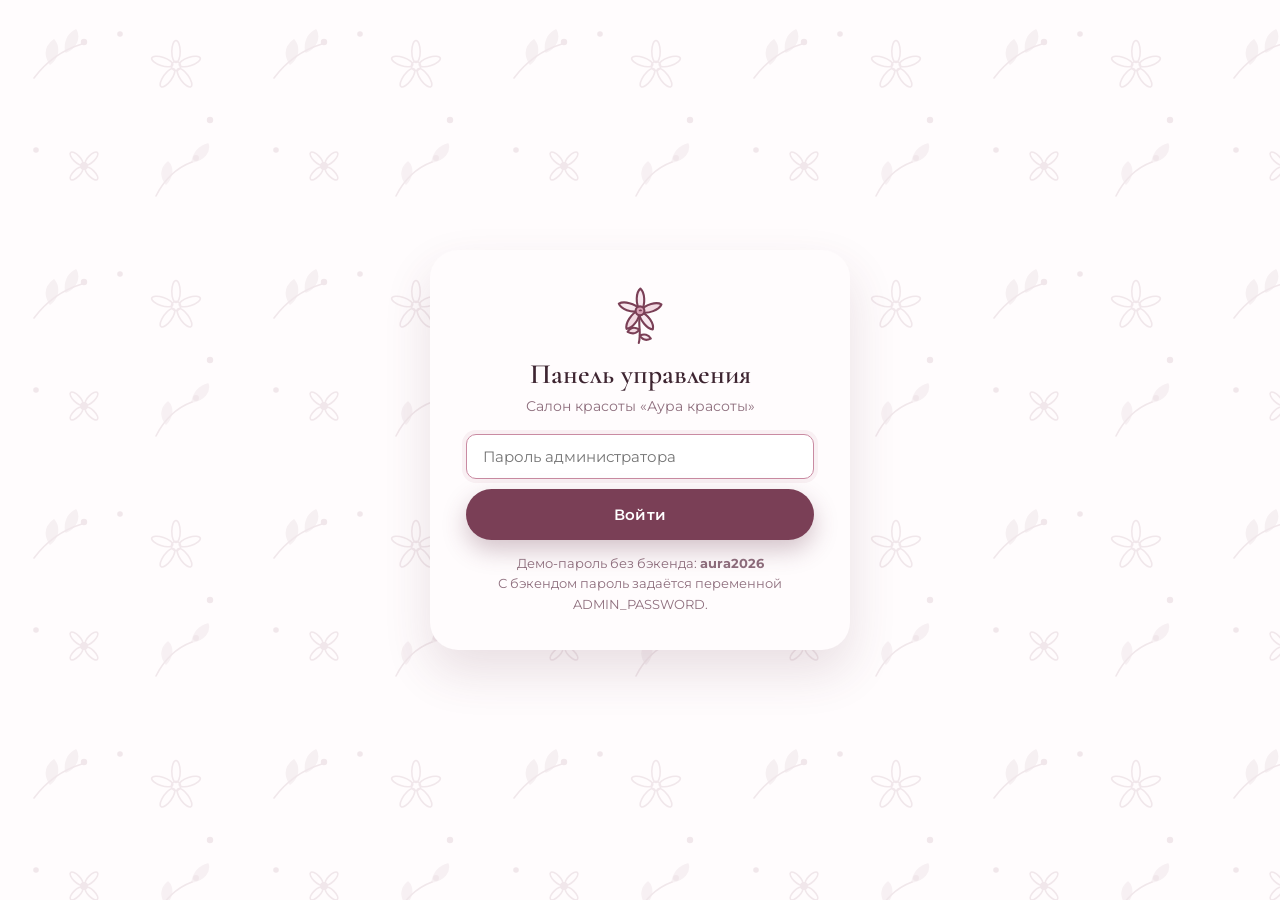
==== frontend/admin.html @ e2592d3a "Блок «Преимущества» — стеклянная панель: фоновый узор размывается под блоком и не мешает тексту" ====
<!DOCTYPE html>
<html lang="ru">
<head>
  <meta charset="UTF-8">
  <meta name="viewport" content="width=device-width, initial-scale=1.0">
  <title>Панель управления — Аура красоты</title>
  <meta name="robots" content="noindex, nofollow">
  <link rel="icon" type="image/svg+xml" href="assets/favicon.svg">
  <link rel="stylesheet" href="css/styles.css?v=10">
  <link rel="preconnect" href="https://fonts.googleapis.com">
  <link rel="preconnect" href="https://fonts.gstatic.com" crossorigin>
  <link rel="stylesheet" media="print" onload="this.media='all'"
        href="https://fonts.googleapis.com/css2?family=Cormorant+Garamond:ital,wght@0,500;0,600;0,700;1,500&family=Montserrat:wght@400;500;600;700&family=Caveat:wght@600;700&display=swap">
  <noscript>
    <link rel="stylesheet" href="https://fonts.googleapis.com/css2?family=Cormorant+Garamond:ital,wght@0,500;0,600;0,700;1,500&family=Montserrat:wght@400;500;600;700&family=Caveat:wght@600;700&display=swap">
  </noscript>
</head>
<body>

  <!-- ======= Экран входа ======= -->
  <div class="admin-login" id="loginScreen">
    <div class="modal" style="max-width:420px">
      <div class="center" style="margin-bottom:16px">
        <img src="assets/logo.svg" alt="" style="width:64px;height:64px;margin:0 auto 10px">
        <h3 style="margin-bottom:4px">Панель управления</h3>
        <p style="color:var(--text-muted);font-size:14px">Салон красоты «Аура красоты»</p>
      </div>
      <form id="loginForm" class="order-form">
        <input type="password" id="passwordInput" placeholder="Пароль администратора" required autofocus>
        <button type="submit" class="btn btn--primary" id="loginBtn">Войти</button>
      </form>
      <p class="admin-hint">Демо-пароль без бэкенда: <b>aura2026</b><br>С бэкендом пароль задаётся переменной ADMIN_PASSWORD.</p>
    </div>
  </div>

  <!-- ======= Панель ======= -->
  <div class="admin-shell" id="adminShell">
    <div class="admin-topbar">
      <div class="container admin-topbar__inner">
        <a class="logo" href="index.html">
          <img src="assets/logo.svg" alt="">
          <span class="logo__text" style="font-size:21px">Аура красоты<small>панель управления</small></span>
        </a>
        <span class="mode-badge mode-badge--local" id="modeBadge">…</span>
        <div style="margin-left:auto;display:flex;gap:10px">
          <button class="btn btn--soft btn--sm" id="refreshBtn">↻ Обновить</button>
          <a class="btn btn--ghost btn--sm" href="index.html" target="_blank">Открыть сайт</a>
          <button class="btn btn--danger btn--sm" id="logoutBtn">Выйти</button>
        </div>
      </div>
    </div>

    <main class="container" style="padding-bottom:80px">
      <div class="admin-tabs">
        <button class="admin-tab active" data-tab="products">🧴 Товары и цены</button>
        <button class="admin-tab" data-tab="status">🏷 Статусы по категориям</button>
        <button class="admin-tab" data-tab="categories">📁 Категории</button>
        <button class="admin-tab" data-tab="orders">🧾 Заказы</button>
      </div>

      <!-- ===== Товары и цены ===== -->
      <section class="admin-panel active" id="panel-products">
        <div class="admin-head-row">
          <h2>Товары <small id="productsCount" style="font-family:var(--font-sans);font-size:14px;color:var(--text-muted)"></small></h2>
          <div style="display:flex;gap:12px;align-items:center;flex-wrap:wrap">
            <select id="productFilter" class="chip" style="appearance:none"></select>
            <button class="btn btn--primary btn--sm" id="addProductBtn">+ Добавить товар</button>
          </div>
        </div>
        <table class="admin-table">
          <thead>
            <tr><th></th><th>Название</th><th>Категория</th><th>Цена</th><th>Статус</th><th style="text-align:right">Действия</th></tr>
          </thead>
          <tbody id="productsTbody"></tbody>
        </table>
      </section>

      <!-- ===== Статусы по категориям ===== -->
      <section class="admin-panel" id="panel-status">
        <div class="admin-head-row">
          <h2>Статусы товаров</h2>
          <p style="color:var(--text-muted);font-size:14px">Скройте товар на время, отредактируйте или удалите его</p>
        </div>
        <div id="statusBoard"></div>
      </section>

      <!-- ===== Категории ===== -->
      <section class="admin-panel" id="panel-categories">
        <div class="admin-head-row">
          <h2>Категории каталога</h2>
          <button class="btn btn--primary btn--sm" id="addCategoryBtn">+ Добавить категорию</button>
        </div>
        <table class="admin-table">
          <thead>
            <tr><th>Название</th><th>Идентификатор</th><th>Товаров</th><th style="text-align:right">Действия</th></tr>
          </thead>
          <tbody id="categoriesTbody"></tbody>
        </table>
      </section>

      <!-- ===== Заказы ===== -->
      <section class="admin-panel" id="panel-orders">
        <div class="admin-head-row">
          <h2>Заказы <small id="ordersCount" style="font-family:var(--font-sans);font-size:14px;color:var(--text-muted)"></small></h2>
          <select id="orderFilter" class="chip" style="appearance:none">
            <option value="all">Все заказы</option>
            <option value="new">Только новые</option>
            <option value="delivered">Доставленные</option>
          </select>
        </div>
        <div id="ordersList"></div>
      </section>
    </main>
  </div>

  <!-- ======= Модалка товара ======= -->
  <div class="modal-overlay" id="productModal">
    <div class="modal" style="max-width:640px">
      <button class="modal__close" id="productModalClose" aria-label="Закрыть">✕</button>
      <h3 id="productModalTitle">Новый товар</h3>
      <form id="productForm">
        <input type="hidden" id="productId">
        <div class="form-grid">
          <div class="field full">
            <label for="productName">Название *</label>
            <input type="text" id="productName" required placeholder="Шампунь «Роза и шёлк»">
          </div>
          <div class="field">
            <label for="productCategory">Категория</label>
            <select id="productCategory"></select>
          </div>
          <div class="field">
            <label for="productSort">Порядок показа</label>
            <input type="number" id="productSort" value="0" min="0">
          </div>
          <div class="field">
            <label for="productPrice">Цена, ₽ *</label>
            <input type="number" id="productPrice" required min="0" step="10" placeholder="790">
          </div>
          <div class="field">
            <label for="productDiscount">Скидка, %</label>
            <input type="number" id="productDiscount" value="0" min="0" max="99">
          </div>
          <div class="field full">
            <label for="productPhoto">Фото (ссылка или файл из набора сайта)</label>
            <input type="text" id="productPhoto" list="builtinPhotos" placeholder="assets/img/products/shampoo.svg">
            <datalist id="builtinPhotos">
              <option value="assets/img/products/shampoo.svg">шампунь</option>
              <option value="assets/img/products/balm.svg">бальзам</option>
              <option value="assets/img/products/mask.svg">маска</option>
              <option value="assets/img/products/oil.svg">масло</option>
              <option value="assets/img/products/spray.svg">спрей</option>
              <option value="assets/img/products/serum.svg">сыворотка</option>
              <option value="assets/img/products/tonic.svg">тоник</option>
              <option value="assets/img/products/keratin.svg">кератин</option>
              <option value="assets/img/products/comb.svg">расчёска</option>
              <option value="assets/img/products/clips.svg">заколки</option>
              <option value="assets/img/products/scrunchie.svg">резинки</option>
              <option value="assets/img/products/dryer.svg">фен</option>
              <option value="assets/img/products/iron.svg">утюжок</option>
              <option value="assets/img/products/curler.svg">плойка</option>
              <option value="assets/img/products/gift.svg">подарочный набор</option>
              <option value="assets/img/products/set.svg">набор в корзинке</option>
            </datalist>
            <div class="photo-preview" id="photoPreview">Здесь появится фото товара</div>
          </div>
          <div class="field full">
            <label for="productDesc">Описание</label>
            <textarea id="productDesc" rows="2" placeholder="Короткое описание для карточки"></textarea>
          </div>
          <div class="field full">
            <label class="check"><input type="checkbox" id="productActive" checked> Показывать в каталоге</label>
          </div>
        </div>
        <div style="display:flex;gap:12px;margin-top:18px">
          <button type="submit" class="btn btn--primary">Сохранить</button>
          <button type="button" class="btn btn--ghost" id="productCancel">Отмена</button>
        </div>
      </form>
    </div>
  </div>

  <script src="js/api.js?v=10"></script>
  <script src="js/main.js?v=10"></script>
  <script src="js/admin.js?v=10"></script>
</body>
</html>
---- frontend/css/styles.css ----
/* ============================================================
   АУРА КРАСОТЫ — дизайн-система
   Палитра: белый, нежно-розовый и его оттенки
   Шрифты (по подборке awwwards): Cormorant Garamond, Montserrat, Caveat
   Подключаются асинхронно в <head> каждой страницы (без блокировки загрузки),
   ниже — надёжные системные запасные варианты.
   ============================================================ */

:root {
  /* палитра — три цвета: тёплый белый · пыльная роза · глубокая слива */
  --white: #FFFFFF;
  --bg: #FFFCFD;
  --bg-soft: #FAF3F5;
  --pink-50: #F9F0F3;
  --pink-100: #F2DEE6;
  --pink-200: #E7C3D2;
  --pink-300: #D9A1B6;
  --rose: #C98BA2;
  --rose-deep: #7A3F56;
  --rose-dark: #612F44;
  --text: #3E2531;
  --text-muted: #8E6E7D;
  --border: rgba(122, 63, 86, 0.16);
  --border-soft: rgba(122, 63, 86, 0.10);

  /* типографика */
  --font-serif: 'Cormorant Garamond', 'Times New Roman', Georgia, serif;
  --font-sans: 'Montserrat', -apple-system, BlinkMacSystemFont, 'Segoe UI', Roboto, sans-serif;
  --font-cursive: 'Caveat', 'Segoe Script', cursive;

  /* геометрия */
  --container: 1200px;
  --radius-sm: 10px;
  --radius-md: 18px;
  --radius-lg: 28px;
  --radius-pill: 999px;
  --header-h: 76px;
  --shadow-card: 0 12px 32px rgba(97, 47, 68, 0.08);
  --shadow-hover: 0 22px 48px rgba(97, 47, 68, 0.14);
  --transition: all 0.3s cubic-bezier(0.25, 0.8, 0.25, 1);
}

* { margin: 0; padding: 0; box-sizing: border-box; }

html { scroll-behavior: smooth; }

body {
  font-family: var(--font-sans);
  font-size: 16px;
  line-height: 1.65;
  color: var(--text);
  background-color: var(--bg);
  background-image: url('../assets/img/decor/pattern.svg');
  background-size: 240px 240px;
  /* узор — единое фиксированное полотно за контентом */
  background-attachment: fixed;
  -webkit-font-smoothing: antialiased;
  overflow-x: hidden;
}

img { max-width: 100%; display: block; }
a { color: var(--rose-deep); text-decoration: none; transition: var(--transition); }
button { font-family: inherit; cursor: pointer; }
input, select, textarea { font-family: inherit; font-size: 15px; color: var(--text); }

.container { max-width: var(--container); margin: 0 auto; padding: 0 24px; }

/* ---------- Типографика ---------- */

h1, h2, h3 { font-family: var(--font-serif); font-weight: 600; line-height: 1.15; color: var(--text); }

.section { padding: 88px 0; position: relative; }
/* никаких заливок — единый фоновый узор проходит сквозь все секции */
.section--soft { background: transparent; }

.section-head { text-align: center; max-width: 640px; margin: 0 auto 52px; }
.section-head .eyebrow { margin-bottom: 10px; }
.section-head h2 { font-size: clamp(32px, 4.6vw, 46px); }
.section-head p { margin-top: 14px; color: var(--text-muted); font-size: 16px; }

.eyebrow {
  font-family: var(--font-cursive);
  font-size: 26px;
  color: var(--rose-deep);
  display: inline-block;
  transform: rotate(-2deg);
}

.title-accent { color: var(--rose-deep); font-style: italic; }

/* ---------- Кнопки ---------- */

.btn {
  display: inline-flex;
  align-items: center;
  justify-content: center;
  gap: 10px;
  padding: 15px 34px;
  border-radius: var(--radius-pill);
  border: 1.5px solid transparent;
  font-family: var(--font-sans);
  font-size: 15px;
  font-weight: 600;
  letter-spacing: 0.02em;
  transition: var(--transition);
  white-space: nowrap;
}

.btn--primary {
  position: relative;
  overflow: hidden;
  background: var(--rose-deep);
  color: var(--white);
  box-shadow: 0 10px 24px rgba(97, 47, 68, 0.28);
}
.btn--primary::after {
  content: '';
  position: absolute; top: 0; left: -130%;
  width: 55%; height: 100%;
  background: linear-gradient(100deg, transparent, rgba(255, 255, 255, 0.5), transparent);
  transform: skewX(-18deg);
  transition: left 0.65s ease;
  pointer-events: none;
}
.btn--primary:hover { transform: translateY(-2px); background: var(--rose-dark); box-shadow: 0 16px 34px rgba(97, 47, 68, 0.38); }
.btn--primary:hover::after { left: 140%; }

.btn--ghost {
  background: transparent;
  border-color: var(--rose-deep);
  color: var(--rose-deep);
}
.btn--ghost:hover { background: var(--pink-100); transform: translateY(-2px); }

.btn--soft { background: var(--pink-100); color: var(--rose-dark); }
.btn--soft:hover { background: var(--pink-200); }

.btn--sm { padding: 10px 22px; font-size: 14px; }
.btn--danger { background: #FBE3EC; color: #B24563; border-color: transparent; }
.btn--danger:hover { background: #F7CFDE; }

.btn:disabled { opacity: 0.55; cursor: not-allowed; transform: none !important; }

/* ---------- Шапка ---------- */

.header {
  position: sticky;
  top: 0;
  z-index: 100;
  height: var(--header-h);
  background: rgba(255, 251, 252, 0.86);
  backdrop-filter: blur(14px);
  -webkit-backdrop-filter: blur(14px);
  border-bottom: 1px solid var(--border-soft);
}

.header__inner { display: flex; align-items: center; gap: 32px; height: var(--header-h); }

.logo { display: flex; align-items: center; gap: 12px; }
.logo img { width: 44px; height: 44px; }
.logo__text { font-family: var(--font-serif); font-size: 26px; font-weight: 700; color: var(--text); line-height: 1; }
.logo__text small { display: block; font-family: var(--font-sans); font-size: 10px; font-weight: 600; letter-spacing: 0.32em; text-transform: uppercase; color: var(--rose-deep); margin-top: 3px; }

.nav { display: flex; align-items: center; gap: 26px; margin-left: auto; }
.nav a { color: var(--text); font-size: 15px; font-weight: 500; position: relative; padding: 6px 0; }
.nav a::after {
  content: '';
  position: absolute; left: 0; bottom: 0;
  width: 0; height: 2px; border-radius: 2px;
  background: var(--rose);
  transition: var(--transition);
}
.nav a:hover::after, .nav a.active::after { width: 100%; }
.nav a.active { color: var(--rose-deep); }

.header__actions { display: flex; align-items: center; gap: 14px; margin-left: 26px; }

.cart-btn {
  position: relative;
  display: inline-flex; align-items: center; justify-content: center;
  width: 46px; height: 46px;
  border-radius: 50%;
  border: 1.5px solid var(--border);
  background: var(--white);
  color: var(--rose-deep);
  transition: var(--transition);
}
.cart-btn:hover { background: var(--pink-100); transform: translateY(-1px); }
.cart-btn svg { width: 22px; height: 22px; }
.cart-btn__count {
  position: absolute; top: -4px; right: -4px;
  min-width: 20px; height: 20px; padding: 0 5px;
  border-radius: var(--radius-pill);
  background: var(--rose-deep); color: var(--white);
  font-size: 11px; font-weight: 700; line-height: 20px; text-align: center;
  display: none;
}
.cart-btn__count.visible { display: block; }

.burger { display: none; width: 46px; height: 46px; border-radius: 50%; border: 1.5px solid var(--border); background: var(--white); }
.burger span { display: block; width: 20px; height: 2px; background: var(--rose-deep); margin: 2.5px auto; border-radius: 2px; transition: var(--transition); }

/* мобильное меню */
.mobile-menu {
  display: none;
  position: fixed; inset: var(--header-h) 0 auto 0;
  background: rgba(255, 255, 255, 0.9);
  -webkit-backdrop-filter: blur(12px);
  backdrop-filter: blur(12px);
  border-bottom: 1px solid var(--border-soft);
  padding: 18px 24px 26px;
  flex-direction: column; gap: 4px;
  box-shadow: var(--shadow-card);
  z-index: 99;
}
.mobile-menu.open { display: flex; }
.mobile-menu a { padding: 12px 6px; color: var(--text); font-weight: 500; border-bottom: 1px dashed var(--border-soft); }
.mobile-menu a:last-child { border-bottom: none; }

/* ---------- Hero ---------- */

.hero { position: relative; padding: 72px 0 96px; overflow: hidden; }

.hero__decor-sprig {
  position: absolute;
  width: 420px; height: 420px;
  opacity: 0.75;
  pointer-events: none;
}
.hero__decor-sprig--left { left: -130px; top: -40px; transform: rotate(-14deg); }
.hero__decor-sprig--right { right: -170px; bottom: 40px; transform: rotate(165deg); }

.hero__blob {
  position: absolute;
  width: 640px; height: 640px;
  border-radius: 50%;
  background: radial-gradient(circle at 35% 35%, var(--pink-100) 0%, rgba(251, 227, 236, 0.25) 60%, transparent 72%);
  right: -120px; top: -160px;
  pointer-events: none;
}

.hero__inner { display: grid; grid-template-columns: 1.05fr 0.95fr; gap: 56px; align-items: center; position: relative; }

.hero__hello { font-family: var(--font-cursive); font-size: 30px; color: var(--rose-deep); transform: rotate(-2deg); display: inline-block; margin-bottom: 14px; }

.hero h1 { font-size: clamp(42px, 6vw, 68px); font-weight: 600; }
.hero h1 em { font-style: italic; color: var(--rose-deep); }

.hero__slogan { margin-top: 22px; font-size: 18px; color: var(--text-muted); max-width: 480px; }

.hero__cta { display: flex; flex-wrap: wrap; gap: 16px; margin-top: 36px; }

.hero__stats { display: flex; gap: 40px; margin-top: 44px; }
.hero__stat b { display: block; font-family: var(--font-serif); font-size: 34px; color: var(--rose-deep); line-height: 1; }
.hero__stat span { font-size: 13px; color: var(--text-muted); }

/* карточка-фото в hero */
.hero__photo { position: relative; }
.hero__photo-main {
  border-radius: 200px 200px var(--radius-lg) var(--radius-lg);
  overflow: hidden;
  border: 6px solid var(--white);
  box-shadow: var(--shadow-hover);
  aspect-ratio: 4 / 5;
}
.hero__photo-main img { width: 100%; height: 100%; object-fit: cover; }

.hero__float {
  position: absolute;
  background: var(--white);
  border-radius: var(--radius-md);
  box-shadow: var(--shadow-card);
  padding: 14px 20px;
  display: flex; align-items: center; gap: 12px;
  animation: float 5s ease-in-out infinite;
}
.hero__float--rating { left: -34px; bottom: 54px; }
.hero__float--hours { right: -18px; top: 40px; animation-delay: 1.6s; }
.hero__float b { font-family: var(--font-serif); font-size: 22px; color: var(--rose-deep); display: block; line-height: 1.1; }
.hero__float span { font-size: 12px; color: var(--text-muted); }
.hero__float .ico { width: 38px; height: 38px; border-radius: 50%; background: var(--pink-100); display: flex; align-items: center; justify-content: center; flex-shrink: 0; }
.hero__float .ico img { width: 20px; height: 20px; }

@keyframes float {
  0%, 100% { transform: translateY(0); }
  50% { transform: translateY(-10px); }
}

/* ---------- Анимации появления и движения ---------- */

/* каскадный выход hero при загрузке */
@keyframes heroUp { from { opacity: 0; transform: translateY(30px); } }
@keyframes heroPhoto { from { opacity: 0; transform: translateY(36px) scale(0.965); } }
.hero__hello { animation: heroUp 0.9s 0.05s cubic-bezier(0.22, 0.9, 0.3, 1) backwards; }
.hero h1 { animation: heroUp 0.9s 0.18s cubic-bezier(0.22, 0.9, 0.3, 1) backwards; }
.hero__slogan { animation: heroUp 0.9s 0.3s cubic-bezier(0.22, 0.9, 0.3, 1) backwards; }
.hero__cta { animation: heroUp 0.9s 0.42s cubic-bezier(0.22, 0.9, 0.3, 1) backwards; }
.hero__stats { animation: heroUp 0.9s 0.54s cubic-bezier(0.22, 0.9, 0.3, 1) backwards; }
.hero__photo { animation: heroPhoto 1.1s 0.25s cubic-bezier(0.22, 0.9, 0.3, 1) backwards; }

/* ветки цветов мягко покачиваются */
.hero__decor-sprig--left { animation: swayLeft 10s ease-in-out infinite; }
.hero__decor-sprig--right { animation: swayRight 12s ease-in-out infinite; }
@keyframes swayLeft {
  0%, 100% { transform: rotate(-14deg); }
  50% { transform: rotate(-9deg); }
}
@keyframes swayRight {
  0%, 100% { transform: rotate(165deg); }
  50% { transform: rotate(170deg); }
}

/* появление секций при прокрутке (animation — не мешает hover-переходам) */
.reveal { opacity: 0; }
.reveal.visible { opacity: 1; animation: revealUp 0.9s cubic-bezier(0.22, 0.9, 0.3, 1) backwards; }
@keyframes revealUp { from { opacity: 0; transform: translateY(30px); } }

/* лёгкий зум фото работ и салона при наведении */
.work-card img { transition: transform 1.4s cubic-bezier(0.22, 0.9, 0.3, 1); }
.work-card:hover img { transform: scale(1.08); }

/* «кен барнс» — медленное увеличение фото в hero */
.hero__photo-main img { transition: transform 7s ease; }
.hero__photo:hover .hero__photo-main img { transform: scale(1.07); }

/* преимущества: иконки подпрыгивают */
.benefit img { transition: transform 0.5s cubic-bezier(0.34, 1.56, 0.64, 1); }
.benefit:hover img { transform: translateY(-7px) scale(1.12); }

/* логотип крутится при наведении */
.logo img { transition: transform 0.6s cubic-bezier(0.34, 1.56, 0.64, 1); }
.logo:hover img { transform: rotate(12deg) scale(1.1); }

/* шапка при прокрутке отбрасывает тень */
.header { transition: box-shadow 0.4s ease, background 0.4s ease; }
.header.scrolled { box-shadow: 0 10px 32px rgba(97, 47, 68, 0.10); }

/* цветочек на экране успеха «дышит» */
@keyframes successPulse { 50% { transform: scale(1.14) rotate(5deg); } }
.success-icon { animation: successPulse 1.8s ease-in-out infinite; }

/* уважение к настройке «уменьшить движение» */
@media (prefers-reduced-motion: reduce) {
  *, *::before, *::after {
    animation-duration: 0.001ms !important;
    animation-iteration-count: 1 !important;
    transition-duration: 0.001ms !important;
    scroll-behavior: auto !important;
  }
}

/* ---------- Услуги по волосам ---------- */

.services-grid { display: grid; grid-template-columns: repeat(3, 1fr); gap: 26px; counter-reset: svc; }

.service-card {
  counter-increment: svc;
  background: linear-gradient(165deg,
    rgba(255, 255, 255, 0.82) 0%,
    rgba(255, 248, 251, 0.7) 55%,
    rgba(251, 233, 241, 0.62) 100%);
  -webkit-backdrop-filter: blur(9px);
  backdrop-filter: blur(9px);
  border: 1px solid var(--border-soft);
  border-radius: 26px;
  padding: 38px 30px 30px;
  transition: transform 0.5s cubic-bezier(0.22, 0.9, 0.32, 1.35), box-shadow 0.5s ease, border-color 0.5s ease;
  position: relative;
  overflow: hidden;
}
/* номер карточки — 01, 02, … */
.service-card::before {
  content: counter(svc, decimal-leading-zero);
  position: absolute; top: 16px; right: 24px;
  font-family: var(--font-serif);
  font-size: 46px; font-weight: 600;
  color: var(--rose);
  opacity: 0.30;
  line-height: 1;
  transition: opacity 0.5s ease, transform 0.5s ease;
}
/* цветок-водяной знак в углу */
.service-card::after {
  content: '';
  position: absolute; left: -26px; bottom: -36px;
  width: 138px; height: 138px;
  background: url('../assets/logo.svg') center/contain no-repeat;
  opacity: 0.09;
  transform: rotate(-12deg);
  transition: transform 0.7s cubic-bezier(0.22, 0.9, 0.3, 1), opacity 0.7s ease;
  pointer-events: none;
}
.service-card:hover {
  transform: translateY(-10px);
  box-shadow: 0 26px 54px rgba(97, 47, 68, 0.16);
  border-color: rgba(201, 139, 162, 0.45);
}
.service-card:hover::before { opacity: 0.55; transform: translateY(-3px); }
.service-card:hover::after { transform: rotate(6deg) scale(1.16); opacity: 0.16; }

.service-card__ico {
  position: relative;
  width: 66px; height: 66px;
  border-radius: 22px;
  background: linear-gradient(140deg, #F9E3EC, #EFCBDA);
  box-shadow: inset 0 0 0 1px rgba(122, 63, 86, 0.08), 0 10px 20px rgba(122, 63, 86, 0.14);
  display: flex; align-items: center; justify-content: center;
  margin-bottom: 22px;
  transition: transform 0.55s cubic-bezier(0.34, 1.56, 0.64, 1), box-shadow 0.5s ease;
}
.service-card:hover .service-card__ico {
  transform: scale(1.14) rotate(-7deg);
  box-shadow: inset 0 0 0 1px rgba(122, 63, 86, 0.08), 0 16px 30px rgba(122, 63, 86, 0.22);
}
.service-card__ico img { width: 33px; height: 33px; transition: transform 0.55s cubic-bezier(0.34, 1.56, 0.64, 1); }
.service-card:hover .service-card__ico img { transform: rotate(7deg); }
.service-card h3 { font-size: 24px; margin-bottom: 10px; position: relative; }
.service-card p { font-size: 14.5px; color: var(--text-muted); position: relative; min-height: 66px; }
.service-card__price {
  position: relative;
  display: inline-block;
  margin-top: 18px;
  padding: 9px 20px;
  border-radius: var(--radius-pill);
  background: var(--rose-deep);
  color: var(--white);
  font-weight: 700; font-size: 14.5px;
  box-shadow: 0 10px 20px rgba(122, 63, 86, 0.24);
  transition: transform 0.5s cubic-bezier(0.34, 1.56, 0.64, 1), box-shadow 0.5s ease, background 0.4s ease;
}
.service-card:hover .service-card__price {
  transform: translateY(-3px) scale(1.05);
  box-shadow: 0 16px 28px rgba(122, 63, 86, 0.32);
  background: var(--rose-dark);
}

/* ---------- Преимущества ---------- */

/* стеклянная панель: фоновый узор под блоком размыт и не мешает тексту */
.benefits {
  display: grid;
  grid-template-columns: repeat(4, 1fr);
  gap: 22px;
  background: rgba(255, 255, 255, 0.68);
  -webkit-backdrop-filter: blur(10px);
  backdrop-filter: blur(10px);
  border: 1px solid var(--border-soft);
  border-radius: 28px;
  box-shadow: var(--shadow-card);
  padding: 42px 36px;
}
.benefit { text-align: center; padding: 10px 14px; }
.benefit img { width: 44px; height: 44px; margin: 0 auto 14px; opacity: 0.9; }
.benefit b { display: block; font-family: var(--font-serif); font-size: 21px; margin-bottom: 4px; }
.benefit span { font-size: 13.5px; color: var(--text-muted); }

/* ---------- Наши работы ---------- */

.works-grid { display: grid; grid-template-columns: repeat(3, 1fr); gap: 24px; }
.work-card {
  border-radius: var(--radius-lg);
  overflow: hidden;
  position: relative;
  aspect-ratio: 3 / 4;
  box-shadow: var(--shadow-card);
  transition: var(--transition);
}
.work-card:hover { transform: translateY(-6px); box-shadow: var(--shadow-hover); }
.work-card img { width: 100%; height: 100%; object-fit: cover; }
.work-card figcaption {
  position: absolute; left: 14px; right: 14px; bottom: 14px;
  background: rgba(255, 251, 252, 0.92);
  backdrop-filter: blur(6px);
  border-radius: var(--radius-sm);
  padding: 12px 16px;
  font-size: 14px; font-weight: 600; color: var(--text);
}

/* ---------- Каталог-тизер на главной ---------- */

.teaser-grid { display: grid; grid-template-columns: repeat(3, 1fr); gap: 26px; margin-bottom: 40px; }

.product-card {
  background: var(--white);
  border: 1px solid var(--border-soft);
  border-radius: var(--radius-lg);
  overflow: hidden;
  display: flex; flex-direction: column;
  transition: var(--transition);
}
.product-card:hover { transform: translateY(-6px); box-shadow: var(--shadow-hover); }

.product-card__photo { position: relative; background: var(--pink-50); aspect-ratio: 1 / 1; }
.product-card__photo img { width: 100%; height: 100%; object-fit: cover; }

.product-card__discount {
  position: absolute; top: 14px; left: 14px;
  background: var(--rose-deep); color: var(--white);
  font-size: 13px; font-weight: 700;
  padding: 5px 12px; border-radius: var(--radius-pill);
}
.product-card__hidden {
  position: absolute; top: 14px; right: 14px;
  background: rgba(67, 51, 59, 0.72); color: var(--white);
  font-size: 12px; font-weight: 600;
  padding: 5px 12px; border-radius: var(--radius-pill);
}

.product-card__body { padding: 20px 22px 24px; display: flex; flex-direction: column; flex: 1; }
.product-card__cat { font-size: 12px; font-weight: 600; letter-spacing: 0.08em; text-transform: uppercase; color: var(--rose); margin-bottom: 6px; }
.product-card h3 { font-size: 20px; line-height: 1.25; }
.product-card__desc { font-size: 13.5px; color: var(--text-muted); margin-top: 6px; flex: 1; }

.product-card__row { display: flex; align-items: center; justify-content: space-between; margin-top: 16px; gap: 12px; }
.price { font-weight: 700; font-size: 19px; color: var(--text); }
.price del { font-weight: 500; font-size: 14px; color: var(--text-muted); margin-right: 8px; }

/* кнопка в корзину / счётчик */
.add-btn {
  display: inline-flex; align-items: center; gap: 8px;
  padding: 11px 20px;
  border-radius: var(--radius-pill);
  border: 1.5px solid var(--rose-deep);
  background: transparent; color: var(--rose-deep);
  font-size: 14px; font-weight: 600;
  transition: var(--transition);
}
.add-btn:hover { background: var(--pink-100); }
.add-btn.added { background: var(--rose-deep); color: var(--white); }

.qty {
  display: inline-flex; align-items: center; gap: 2px;
  border: 1.5px solid var(--border);
  border-radius: var(--radius-pill);
  background: var(--white);
  overflow: hidden;
}
.qty button {
  width: 34px; height: 36px; border: none; background: transparent;
  font-size: 18px; color: var(--rose-deep); font-weight: 700;
}
.qty button:hover { background: var(--pink-50); }
.qty span { min-width: 26px; text-align: center; font-weight: 700; font-size: 15px; }

/* ---------- О салоне / Контакты ---------- */

.about-grid { display: grid; grid-template-columns: 1fr 1fr; gap: 56px; align-items: center; }

.about-text h2 { font-size: clamp(30px, 4vw, 42px); }
.about-text p { margin-top: 16px; color: var(--text-muted); }
.about-text .signature { font-family: var(--font-cursive); font-size: 26px; color: var(--rose-deep); margin-top: 22px; transform: rotate(-2deg); display: inline-block; }

.about-photos { display: grid; grid-template-columns: 1fr 1fr; gap: 18px; }
.about-photos img { border-radius: var(--radius-md); box-shadow: var(--shadow-card); aspect-ratio: 4 / 5; object-fit: cover; width: 100%; transition: transform 0.7s cubic-bezier(0.22, 0.9, 0.3, 1), box-shadow 0.5s ease; }
.about-photos img:nth-child(2) { transform: translateY(26px); }
.about-photos img:nth-child(1):hover { transform: translateY(-6px) rotate(-1.4deg); box-shadow: var(--shadow-hover); }
.about-photos img:nth-child(2):hover { transform: translateY(20px) rotate(1.4deg); box-shadow: var(--shadow-hover); }

.contact-card {
  background: rgba(255, 255, 255, 0.72);
  -webkit-backdrop-filter: blur(9px);
  backdrop-filter: blur(9px);
  border: 1px solid var(--border-soft);
  border-radius: var(--radius-lg);
  box-shadow: var(--shadow-card);
  padding: 40px 44px;
}
.contact-row { display: flex; gap: 18px; padding: 16px 0; border-bottom: 1px dashed var(--border-soft); align-items: flex-start; }
.contact-row:last-child { border-bottom: none; }
.contact-row img { width: 26px; height: 26px; margin-top: 3px; }
.contact-row b { display: block; font-size: 15px; }
.contact-row span, .contact-row a.val { font-size: 15px; color: var(--text-muted); }
.contact-row a.val:hover { color: var(--rose-deep); }

.socials { display: flex; gap: 12px; margin-top: 18px; }
.socials a {
  display: inline-flex; align-items: center; gap: 8px;
  padding: 9px 18px; border-radius: var(--radius-pill);
  background: rgba(242, 222, 230, 0.72); color: var(--rose-dark);
  font-size: 13.5px; font-weight: 600;
  -webkit-backdrop-filter: blur(6px);
  backdrop-filter: blur(6px);
}
.socials a:hover { background: var(--pink-200); transform: translateY(-2px); }
.socials img { width: 18px; height: 18px; }

/* в карточке контактов ВК и ТГ вместе занимают всю ширину, как кнопка записи */
.contacts-grid .socials {
  display: grid;
  grid-template-columns: 1fr 1fr;
  gap: 12px;
  margin-top: 12px;
}
.contacts-grid .socials a { width: 100%; justify-content: center; padding: 12px 10px; }

/* контакты слева + карта-квадрат справа */
.contacts-grid {
  display: grid;
  grid-template-columns: 1fr 1fr;
  gap: 28px;
  margin-top: 56px;
}
.contacts-grid .contact-card {
  height: 100%;
  margin: 0;
}
.contacts-grid .map-wrap {
  margin: 0;
  align-self: stretch;    /* карта всегда точно по высоте карточки контактов */
  min-height: 430px;
}
.contacts-grid .map-wrap iframe {
  position: absolute;
  inset: 0;
  width: 100%;
  height: 100%;
  min-height: 0;
}

/* карта */
.map-wrap {
  border-radius: var(--radius-lg);
  overflow: hidden;
  box-shadow: var(--shadow-card);
  border: 1px solid var(--border-soft);
  position: relative;
}
.map-wrap iframe { display: block; width: 100%; height: 100%; min-height: 430px; border: 0; filter: saturate(0.92); }
.map-note {
  position: absolute; left: 20px; bottom: 20px;
  background: var(--white);
  border-radius: var(--radius-md);
  box-shadow: var(--shadow-card);
  padding: 14px 22px;
  font-size: 14px;
}
.map-note b { color: var(--rose-deep); }

/* ---------- Футер ---------- */

.footer { background: linear-gradient(180deg, rgba(249, 240, 243, 0.55), rgba(242, 222, 230, 0.62)); padding: 56px 0 30px; margin-top: 60px; position: relative; overflow: hidden; }
.footer__inner { display: grid; grid-template-columns: 1.4fr 1fr 1fr; gap: 40px; position: relative; }
.footer h4 { font-family: var(--font-serif); font-size: 20px; margin-bottom: 14px; }
.footer p, .footer a, .footer li { font-size: 14px; color: var(--text-muted); }
.footer ul { list-style: none; }
.footer li { margin-bottom: 8px; }
.footer a:hover { color: var(--rose-deep); }
.footer__bottom { margin-top: 40px; padding-top: 20px; border-top: 1px solid var(--border); display: flex; justify-content: space-between; gap: 16px; flex-wrap: wrap; font-size: 12.5px; color: var(--text-muted); position: relative; }

/* ---------- Каталог: фильтры и поиск ---------- */

.catalog-toolbar { display: flex; flex-wrap: wrap; align-items: center; gap: 14px; margin-bottom: 38px; }

.chips { display: flex; flex-wrap: wrap; gap: 10px; flex: 1; }
.chip {
  padding: 10px 20px;
  border-radius: var(--radius-pill);
  border: 1.5px solid var(--border);
  background: var(--white);
  color: var(--text);
  font-size: 14px; font-weight: 600;
  transition: var(--transition);
}
.chip:hover { border-color: var(--rose); color: var(--rose-deep); }
.chip.active { background: var(--rose-deep); border-color: var(--rose-deep); color: var(--white); }

.search-box { position: relative; }
.search-box input {
  width: 240px;
  padding: 11px 18px 11px 42px;
  border-radius: var(--radius-pill);
  border: 1.5px solid var(--border);
  background: var(--white);
  outline: none;
  transition: var(--transition);
}
.search-box input:focus { border-color: var(--rose); box-shadow: 0 0 0 4px var(--pink-50); }
.search-box svg { position: absolute; left: 15px; top: 50%; transform: translateY(-50%); width: 18px; height: 18px; stroke: var(--text-muted); }

.catalog-grid { display: grid; grid-template-columns: repeat(3, 1fr); gap: 26px; }
.catalog-empty { text-align: center; color: var(--text-muted); padding: 60px 0; font-size: 16px; }

/* ---------- Корзина (drawer) ---------- */

.drawer-overlay {
  position: fixed; inset: 0;
  background: rgba(67, 51, 59, 0.35);
  backdrop-filter: blur(3px);
  opacity: 0; pointer-events: none;
  transition: var(--transition);
  z-index: 200;
}
.drawer-overlay.open { opacity: 1; pointer-events: auto; }

.drawer {
  position: fixed; top: 0; right: -480px;
  width: min(460px, 100vw);
  height: 100vh; height: 100dvh;
  background: var(--bg);
  z-index: 201;
  display: flex; flex-direction: column;
  transition: right 0.36s cubic-bezier(0.25, 0.8, 0.25, 1);
  box-shadow: -18px 0 50px rgba(67, 51, 59, 0.18);
}
.drawer.open { right: 0; }

.drawer__head {
  display: flex; align-items: center; justify-content: space-between;
  padding: 22px 26px;
  border-bottom: 1px solid var(--border-soft);
  background: var(--white);
}
.drawer__head h3 { font-size: 26px; }
.drawer__close {
  width: 40px; height: 40px; border-radius: 50%;
  border: 1.5px solid var(--border); background: var(--white);
  font-size: 20px; color: var(--rose-deep); line-height: 1;
}
.drawer__close:hover { background: var(--pink-100); }

.drawer__items { flex: 1; overflow-y: auto; padding: 18px 26px; display: flex; flex-direction: column; gap: 14px; }

.cart-item {
  display: grid; grid-template-columns: 74px 1fr auto; gap: 14px;
  background: var(--white);
  border: 1px solid var(--border-soft);
  border-radius: var(--radius-md);
  padding: 12px;
  align-items: center;
}
.cart-item img { width: 74px; height: 74px; border-radius: var(--radius-sm); object-fit: cover; background: var(--pink-50); }
.cart-item__name { font-size: 14.5px; font-weight: 600; line-height: 1.3; }
.cart-item__price { font-size: 13px; color: var(--rose-deep); font-weight: 700; margin-top: 3px; }
.cart-item__qty { display: flex; align-items: center; gap: 8px; }
.cart-item__remove { border: none; background: none; color: var(--text-muted); font-size: 17px; padding: 4px; }
.cart-item__remove:hover { color: #B24563; }

.drawer__empty { text-align: center; color: var(--text-muted); padding: 60px 20px; }
.drawer__empty .big { font-size: 44px; margin-bottom: 12px; }

.drawer__foot { padding: 20px 26px 26px; border-top: 1px solid var(--border-soft); background: var(--white); }
.drawer__total { display: flex; justify-content: space-between; align-items: baseline; margin-bottom: 16px; }
.drawer__total span { color: var(--text-muted); font-size: 14px; }
.drawer__total b { font-family: var(--font-serif); font-size: 30px; color: var(--text); }

.order-form { display: flex; flex-direction: column; gap: 10px; }
.order-form input, .order-form textarea, .order-form select {
  width: 100%;
  padding: 12px 16px;
  border-radius: var(--radius-sm);
  border: 1.5px solid var(--border);
  background: var(--white);
  outline: none;
  transition: var(--transition);
  resize: none;
}
.order-form input:focus, .order-form textarea:focus { border-color: var(--rose); box-shadow: 0 0 0 4px var(--pink-50); }
.order-form__row { display: grid; grid-template-columns: 1fr 1fr; gap: 10px; }

/* ---------- Модальные окна ---------- */

.modal-overlay {
  position: fixed; inset: 0;
  background: rgba(67, 51, 59, 0.4);
  backdrop-filter: blur(4px);
  display: none; align-items: center; justify-content: center;
  z-index: 300;
  padding: 20px;
}
.modal-overlay.open { display: flex; }

.modal {
  background: var(--bg);
  border-radius: var(--radius-lg);
  box-shadow: var(--shadow-hover);
  width: 100%; max-width: 520px;
  max-height: 90vh; overflow-y: auto;
  padding: 34px 36px;
  position: relative;
  animation: modalPop 0.5s cubic-bezier(0.34, 1.35, 0.5, 1);
}
@keyframes modalPop { from { transform: translateY(34px) scale(0.94); opacity: 0; } }

.modal__close { position: absolute; top: 16px; right: 16px; width: 38px; height: 38px; border-radius: 50%; border: 1.5px solid var(--border); background: var(--white); color: var(--rose-deep); font-size: 18px; }
.modal h3 { font-size: 28px; margin-bottom: 18px; }

.success-icon { text-align: center; font-size: 54px; margin-bottom: 8px; }
.modal .center { text-align: center; }

/* ---------- Админ-панель ---------- */

.admin-login { min-height: 100vh; display: flex; align-items: center; justify-content: center; padding: 20px; }
.admin-login .modal { max-width: 420px; }
.admin-hint { font-size: 12.5px; color: var(--text-muted); margin-top: 14px; text-align: center; }

.admin-shell { display: none; min-height: 100vh; }
.admin-shell.active { display: block; }

.admin-topbar {
  background: var(--white);
  border-bottom: 1px solid var(--border-soft);
  padding: 14px 0;
  position: sticky; top: 0; z-index: 50;
}
.admin-topbar__inner { display: flex; align-items: center; gap: 22px; }
.admin-topbar .mode-badge {
  font-size: 11.5px; font-weight: 700; letter-spacing: 0.06em;
  padding: 5px 12px; border-radius: var(--radius-pill);
}
.mode-badge--local { background: var(--pink-100); color: var(--rose-dark); }
.mode-badge--api { background: var(--rose-deep); color: var(--white); }

.admin-tabs { display: flex; gap: 8px; margin: 26px 0 30px; flex-wrap: wrap; }
.admin-tab {
  padding: 12px 24px;
  border-radius: var(--radius-pill);
  border: 1.5px solid var(--border);
  background: var(--white);
  font-size: 14.5px; font-weight: 600; color: var(--text);
  transition: var(--transition);
}
.admin-tab.active { background: var(--rose-deep); border-color: var(--rose-deep); color: var(--white); }

.admin-panel { display: none; }
.admin-panel.active { display: block; }

.admin-head-row { display: flex; align-items: center; justify-content: space-between; gap: 16px; margin-bottom: 22px; flex-wrap: wrap; }
.admin-head-row h2 { font-size: 30px; }

.admin-table { width: 100%; border-collapse: separate; border-spacing: 0 10px; }
.admin-table th {
  text-align: left; font-size: 12px; font-weight: 700; letter-spacing: 0.08em; text-transform: uppercase;
  color: var(--text-muted); padding: 0 16px 4px;
}
.admin-table td {
  background: var(--white);
  padding: 14px 16px;
  border-top: 1px solid var(--border-soft); border-bottom: 1px solid var(--border-soft);
  vertical-align: middle;
  font-size: 14.5px;
}
.admin-table td:first-child { border-left: 1px solid var(--border-soft); border-radius: var(--radius-sm) 0 0 var(--radius-sm); }
.admin-table td:last-child { border-right: 1px solid var(--border-soft); border-radius: 0 var(--radius-sm) var(--radius-sm) 0; }
.admin-table .thumb { width: 52px; height: 52px; border-radius: var(--radius-sm); object-fit: cover; background: var(--pink-50); }
.admin-table .actions { display: flex; gap: 8px; justify-content: flex-end; }
.icon-btn {
  width: 38px; height: 38px; border-radius: 10px;
  border: 1.5px solid var(--border); background: var(--white);
  display: inline-flex; align-items: center; justify-content: center;
  color: var(--rose-deep); font-size: 15px;
  transition: var(--transition);
}
.icon-btn:hover { background: var(--pink-100); }
.icon-btn.off { opacity: 0.45; }

.status-badge { display: inline-block; padding: 4px 12px; border-radius: var(--radius-pill); font-size: 12px; font-weight: 700; }
.status-badge--active { background: var(--rose-deep); color: var(--white); }
.status-badge--hidden { background: var(--pink-200); color: var(--rose-dark); }
.status-badge--new { background: var(--pink-100); color: var(--rose-dark); }
.status-badge--delivered { background: var(--rose-deep); color: var(--white); }

.order-card { background: var(--white); border: 1px solid var(--border-soft); border-radius: var(--radius-md); padding: 20px 24px; margin-bottom: 14px; }
.order-card__head { display: flex; justify-content: space-between; align-items: center; gap: 12px; flex-wrap: wrap; margin-bottom: 10px; }
.order-card__head b { font-size: 16px; }
.order-card__meta { font-size: 13px; color: var(--text-muted); }
.order-card ul { list-style: none; margin: 8px 0; }
.order-card li { font-size: 14px; padding: 3px 0; color: var(--text-muted); display: flex; justify-content: space-between; gap: 12px; }
.order-card__total { font-weight: 700; }
.order-card__actions { display: flex; gap: 10px; margin-top: 10px; flex-wrap: wrap; }

/* формы админки */
.form-grid { display: grid; grid-template-columns: 1fr 1fr; gap: 14px; }
.form-grid .full { grid-column: 1 / -1; }
.field label { display: block; font-size: 13px; font-weight: 600; color: var(--text-muted); margin-bottom: 6px; }
.field input, .field select, .field textarea {
  width: 100%;
  padding: 11px 14px;
  border-radius: var(--radius-sm);
  border: 1.5px solid var(--border);
  background: var(--white);
  outline: none;
  transition: var(--transition);
}
.field input:focus, .field select:focus, .field textarea:focus { border-color: var(--rose); box-shadow: 0 0 0 4px var(--pink-50); }
.field .check { display: flex; align-items: center; gap: 10px; padding: 11px 0; font-weight: 500; color: var(--text); }
.field .check input { width: 18px; height: 18px; accent-color: var(--rose-deep); }

.photo-preview { width: 100%; aspect-ratio: 2 / 1; border-radius: var(--radius-sm); background: var(--pink-50) center/cover no-repeat; border: 1.5px dashed var(--border); margin-top: 8px; display: flex; align-items: center; justify-content: center; color: var(--text-muted); font-size: 13px; }

/* окно записи */
.booking-form .form-grid { margin-bottom: 6px; }
.booking-note { font-size: 13px; color: var(--text-muted); margin-top: 12px; }
.booking-success { display: none; text-align: center; padding: 12px 0 4px; }
.booking-success.visible { display: block; }

/* статусная доска по категориям */
.status-group { margin-bottom: 30px; }
.status-group h3 { font-size: 22px; margin-bottom: 14px; display: flex; align-items: center; gap: 10px; }
.status-group h3 .count { font-family: var(--font-sans); font-size: 12.5px; color: var(--text-muted); font-weight: 600; background: var(--pink-100); padding: 3px 12px; border-radius: var(--radius-pill); }
.status-cards { display: grid; grid-template-columns: repeat(auto-fill, minmax(280px, 1fr)); gap: 14px; }
.status-card { background: var(--white); border: 1px solid var(--border-soft); border-radius: var(--radius-md); padding: 14px 16px; display: flex; gap: 14px; align-items: center; }
.status-card.is-hidden { opacity: 0.62; }
.status-card img { width: 56px; height: 56px; border-radius: var(--radius-sm); object-fit: cover; background: var(--pink-50); }
.status-card__info { flex: 1; min-width: 0; }
.status-card__info b { display: block; font-size: 14.5px; line-height: 1.3; }
.status-card__info span { font-size: 12.5px; color: var(--text-muted); }
.status-card__actions { display: flex; gap: 6px; }

/* тосты */
.toast {
  position: fixed; bottom: 26px; left: 50%; transform: translate(-50%, 20px);
  background: var(--text); color: var(--white);
  padding: 13px 26px; border-radius: var(--radius-pill);
  font-size: 14.5px; font-weight: 500;
  opacity: 0; pointer-events: none;
  transition: var(--transition);
  z-index: 400;
  box-shadow: var(--shadow-hover);
}
.toast.show { opacity: 1; transform: translate(-50%, 0); }
.toast--error { background: #B24563; }

/* ---------- Анимации появления ---------- */

.reveal { opacity: 0; transform: translateY(26px); transition: opacity 0.7s ease, transform 0.7s ease; }
.reveal.visible { opacity: 1; transform: none; }

/* ---------- Адаптив ---------- */

@media (max-width: 1024px) {
  .services-grid, .teaser-grid, .catalog-grid { grid-template-columns: repeat(2, 1fr); }
  .benefits { grid-template-columns: repeat(2, 1fr); gap: 26px; padding: 28px 20px; }
  .hero__inner { gap: 36px; }
  .hero__float--rating { left: 0; }
  .footer__inner { grid-template-columns: 1fr 1fr; }
}

@media (max-width: 760px) {
  .section { padding: 60px 0; }
  .nav { display: none; }
  .burger { display: block; flex-shrink: 0; }
  .header__inner { gap: 8px; }
  .header__actions { margin-left: auto; gap: 7px; }
  .header__actions .btn--sm { padding: 11px 16px; font-size: 13.5px; }
  .logo { gap: 7px; }
  .logo img { width: 36px; height: 36px; }
  .logo__text { font-size: 18px; }
  .logo__text small { font-size: 8px; letter-spacing: 0.18em; }
  .hero__stats { flex-wrap: wrap; gap: 18px 28px; }
  .hero__stat b { white-space: nowrap; }
  .hero { padding: 44px 0 70px; }
  .hero__inner { grid-template-columns: 1fr; }
  .hero__photo { max-width: 420px; margin: 0 auto; }
  .hero__float--rating { left: -6px; bottom: 24px; }
  .hero__float--hours { right: -6px; top: 20px; }
  .services-grid, .teaser-grid, .catalog-grid, .works-grid { grid-template-columns: 1fr; }
  .about-grid { grid-template-columns: 1fr; gap: 40px; }
  .form-grid, .order-form__row { grid-template-columns: 1fr; }
  .search-box input { width: 100%; }
  .search-box { flex: 1 1 100%; }
  .footer__inner { grid-template-columns: 1fr; }
  .contact-card { padding: 28px 24px; }
  .admin-table { display: block; overflow-x: auto; }
  .modal { padding: 26px 22px; }
  .map-note { left: 12px; right: 12px; bottom: 12px; }
}

@media (max-width: 700px) {
  .contacts-grid { grid-template-columns: 1fr; gap: 20px; margin-top: 36px; }
  .contacts-grid .map-wrap { height: 340px; min-height: 340px; }
}
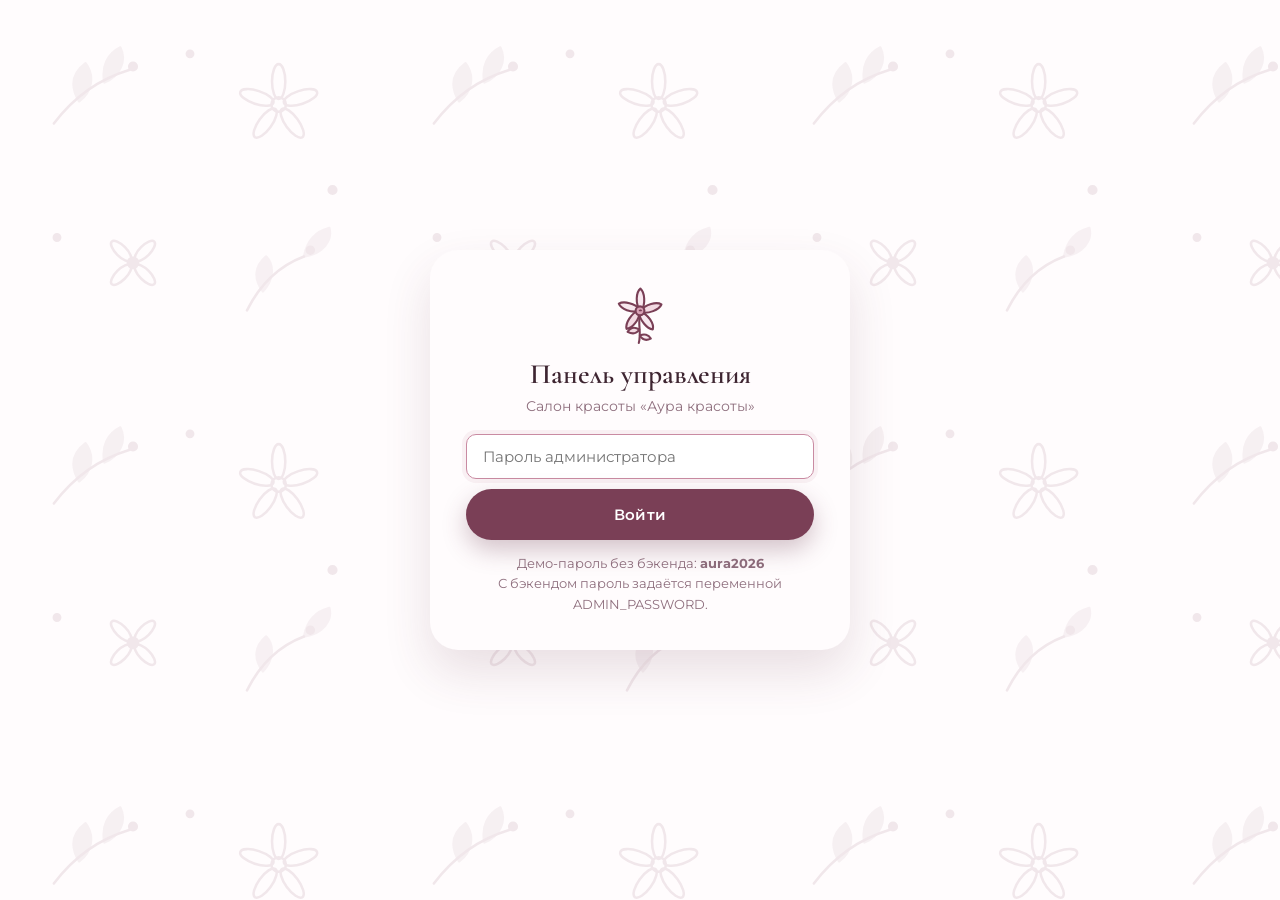
==== commit df7dd53a: "Фоновый узор крупнее и реже: тайл фона 240 → 380px" ====
--- a/frontend/admin.html
+++ b/frontend/admin.html
@@ -6,7 +6,7 @@
   <title>Панель управления — Аура красоты</title>
   <meta name="robots" content="noindex, nofollow">
   <link rel="icon" type="image/svg+xml" href="assets/favicon.svg">
-  <link rel="stylesheet" href="css/styles.css?v=10">
+  <link rel="stylesheet" href="css/styles.css?v=11">
   <link rel="preconnect" href="https://fonts.googleapis.com">
   <link rel="preconnect" href="https://fonts.gstatic.com" crossorigin>
   <link rel="stylesheet" media="print" onload="this.media='all'"
@@ -180,8 +180,8 @@
     </div>
   </div>
 
-  <script src="js/api.js?v=10"></script>
-  <script src="js/main.js?v=10"></script>
-  <script src="js/admin.js?v=10"></script>
+  <script src="js/api.js?v=11"></script>
+  <script src="js/main.js?v=11"></script>
+  <script src="js/admin.js?v=11"></script>
 </body>
 </html>
--- a/frontend/css/styles.css
+++ b/frontend/css/styles.css
@@ -51,7 +51,7 @@
   color: var(--text);
   background-color: var(--bg);
   background-image: url('../assets/img/decor/pattern.svg');
-  background-size: 240px 240px;
+  background-size: 380px 380px;
   /* узор — единое фиксированное полотно за контентом */
   background-attachment: fixed;
   -webkit-font-smoothing: antialiased;
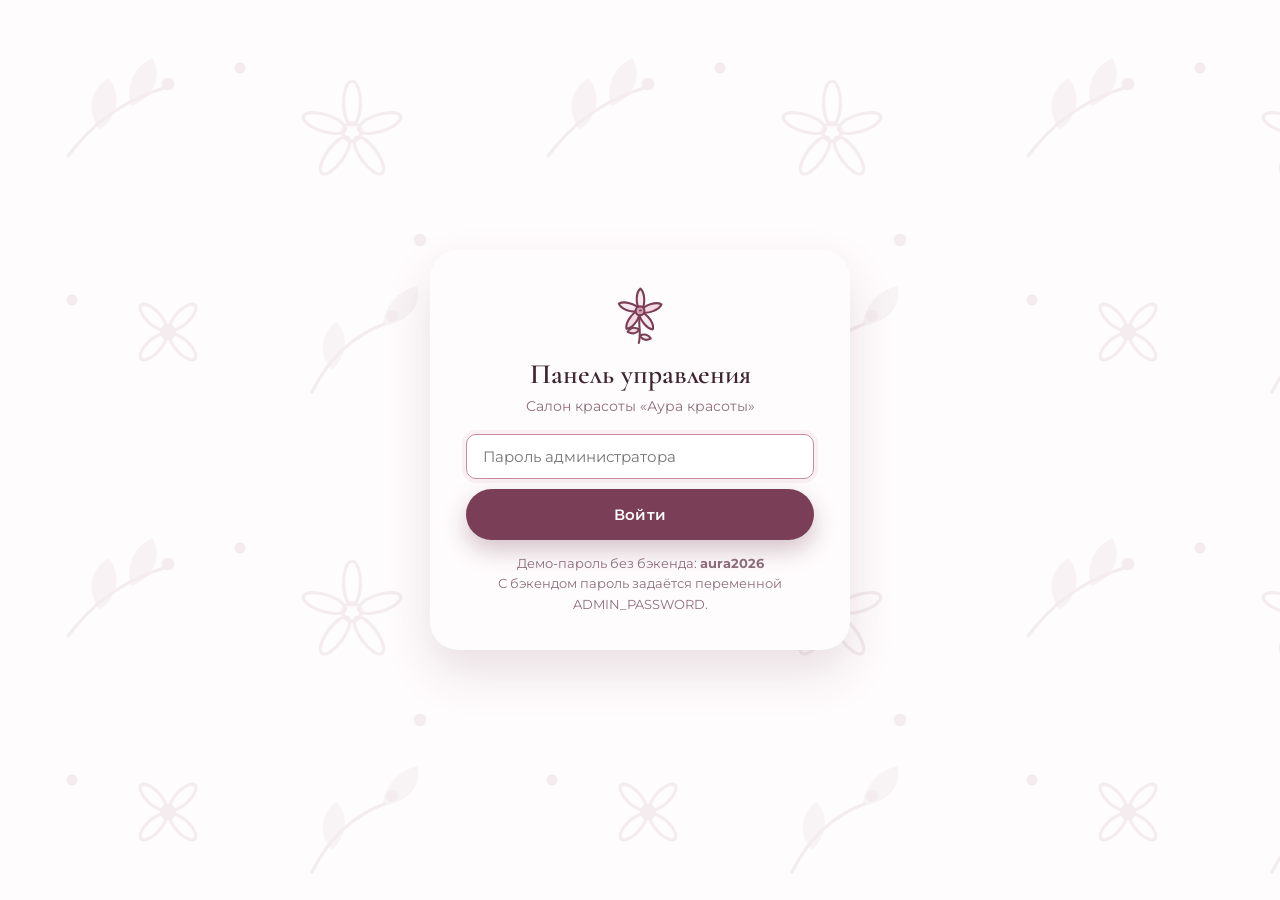
==== commit a2e6a807: "Фон ещё крупнее (480px) и бледнее (0.085); увеличены отступы между кнопкой записи и ВК/ТГ (12→22px)" ====
--- a/frontend/admin.html
+++ b/frontend/admin.html
@@ -6,7 +6,7 @@
   <title>Панель управления — Аура красоты</title>
   <meta name="robots" content="noindex, nofollow">
   <link rel="icon" type="image/svg+xml" href="assets/favicon.svg">
-  <link rel="stylesheet" href="css/styles.css?v=11">
+  <link rel="stylesheet" href="css/styles.css?v=12">
   <link rel="preconnect" href="https://fonts.googleapis.com">
   <link rel="preconnect" href="https://fonts.gstatic.com" crossorigin>
   <link rel="stylesheet" media="print" onload="this.media='all'"
@@ -180,8 +180,8 @@
     </div>
   </div>
 
-  <script src="js/api.js?v=11"></script>
-  <script src="js/main.js?v=11"></script>
-  <script src="js/admin.js?v=11"></script>
+  <script src="js/api.js?v=12"></script>
+  <script src="js/main.js?v=12"></script>
+  <script src="js/admin.js?v=12"></script>
 </body>
 </html>
--- a/frontend/css/styles.css
+++ b/frontend/css/styles.css
@@ -51,7 +51,7 @@
   color: var(--text);
   background-color: var(--bg);
   background-image: url('../assets/img/decor/pattern.svg');
-  background-size: 380px 380px;
+  background-size: 480px 480px;
   /* узор — единое фиксированное полотно за контентом */
   background-attachment: fixed;
   -webkit-font-smoothing: antialiased;
@@ -588,8 +588,8 @@
 .contacts-grid .socials {
   display: grid;
   grid-template-columns: 1fr 1fr;
-  gap: 12px;
-  margin-top: 12px;
+  gap: 14px;
+  margin-top: 22px;
 }
 .contacts-grid .socials a { width: 100%; justify-content: center; padding: 12px 10px; }
 
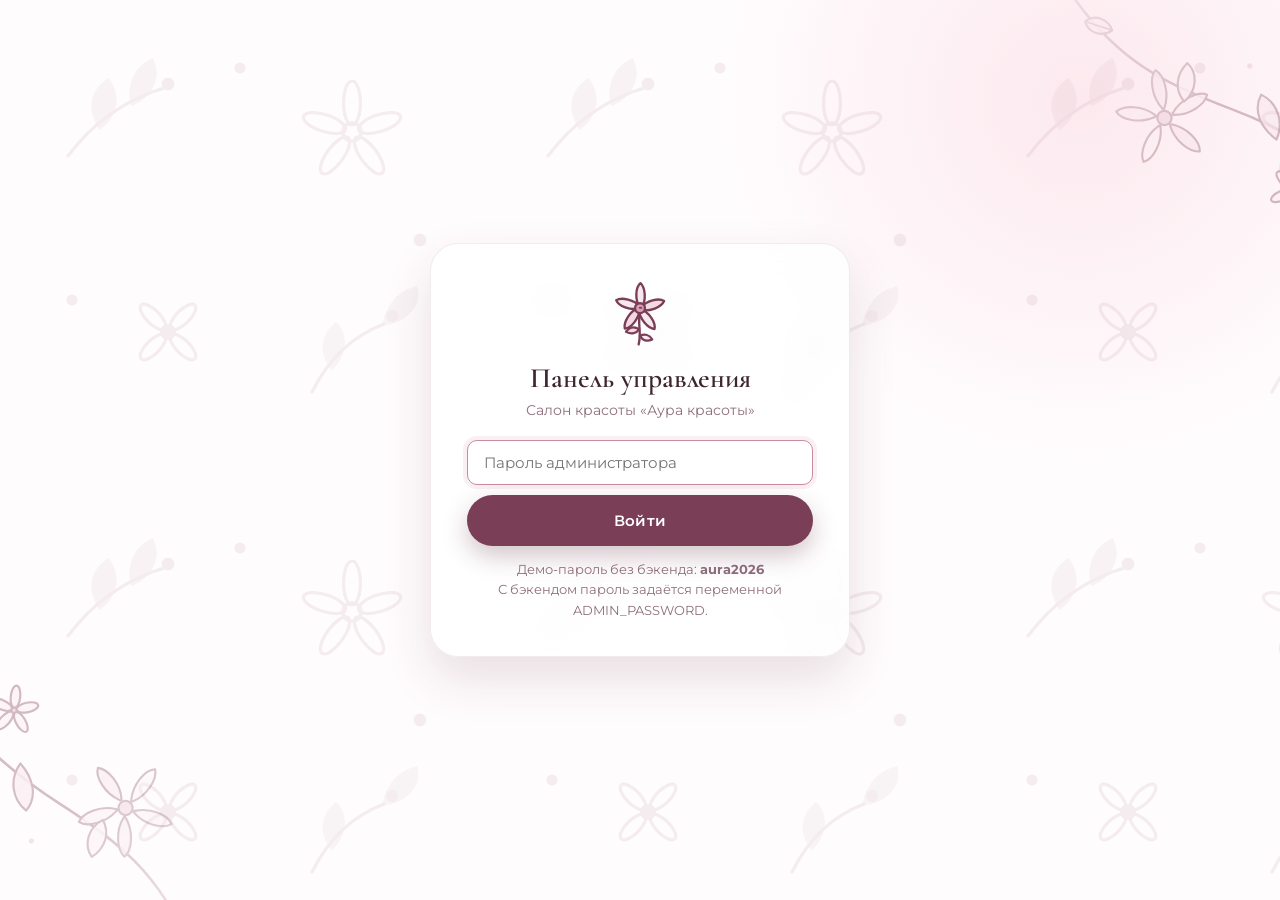
==== commit aa151439: "Админка переделана под сайт: Услуги и цены, Наши работы, Записи клиентов — с мгновенным отражением н" ====
--- a/frontend/admin.html
+++ b/frontend/admin.html
@@ -5,8 +5,8 @@
   <meta name="viewport" content="width=device-width, initial-scale=1.0">
   <title>Панель управления — Аура красоты</title>
   <meta name="robots" content="noindex, nofollow">
-  <link rel="icon" type="image/svg+xml" href="assets/favicon.svg">
-  <link rel="stylesheet" href="css/styles.css?v=12">
+  <link rel="icon" type="image/svg+xml" href="assets/favicon.svg?v=2">
+  <link rel="stylesheet" href="css/styles.css?v=17">
   <link rel="preconnect" href="https://fonts.googleapis.com">
   <link rel="preconnect" href="https://fonts.gstatic.com" crossorigin>
   <link rel="stylesheet" media="print" onload="this.media='all'"
@@ -19,9 +19,11 @@
 
   <!-- ======= Экран входа ======= -->
   <div class="admin-login" id="loginScreen">
-    <div class="modal" style="max-width:420px">
-      <div class="center" style="margin-bottom:16px">
-        <img src="assets/logo.svg" alt="" style="width:64px;height:64px;margin:0 auto 10px">
+    <img class="admin-login__sprig admin-login__sprig--l" src="assets/img/decor/sprig-corner.svg?v=3" alt="">
+    <img class="admin-login__sprig admin-login__sprig--r" src="assets/img/decor/sprig-corner.svg?v=3" alt="">
+    <div class="modal admin-login__card" style="max-width:420px">
+      <div class="center" style="margin-bottom:18px">
+        <img src="assets/logo.svg?v=2" alt="" style="width:72px;height:72px;margin:0 auto 12px">
         <h3 style="margin-bottom:4px">Панель управления</h3>
         <p style="color:var(--text-muted);font-size:14px">Салон красоты «Аура красоты»</p>
       </div>
@@ -38,7 +40,7 @@
     <div class="admin-topbar">
       <div class="container admin-topbar__inner">
         <a class="logo" href="index.html">
-          <img src="assets/logo.svg" alt="">
+          <img src="assets/logo.svg?v=2" alt="">
           <span class="logo__text" style="font-size:21px">Аура красоты<small>панель управления</small></span>
         </a>
         <span class="mode-badge mode-badge--local" id="modeBadge">…</span>
@@ -51,137 +53,154 @@
     </div>
 
     <main class="container" style="padding-bottom:80px">
+      <div class="admin-hero">
+        <span class="eyebrow">аура красоты · панель</span>
+        <h1>Управление <span class="title-accent">сайтом</span></h1>
+        <p>Услуги, работы и записи клиентов — всё в одном месте</p>
+      </div>
+
       <div class="admin-tabs">
-        <button class="admin-tab active" data-tab="products">🧴 Товары и цены</button>
-        <button class="admin-tab" data-tab="status">🏷 Статусы по категориям</button>
-        <button class="admin-tab" data-tab="categories">📁 Категории</button>
-        <button class="admin-tab" data-tab="orders">🧾 Заказы</button>
-      </div>
-
-      <!-- ===== Товары и цены ===== -->
-      <section class="admin-panel active" id="panel-products">
+        <button class="admin-tab active" data-tab="services">🏷 Услуги и цены</button>
+        <button class="admin-tab" data-tab="works">🖼 Наши работы</button>
+        <button class="admin-tab" data-tab="appointments">📅 Записи клиентов</button>
+      </div>
+
+      <!-- ===== Услуги и цены ===== -->
+      <section class="admin-panel active" id="panel-services">
         <div class="admin-head-row">
-          <h2>Товары <small id="productsCount" style="font-family:var(--font-sans);font-size:14px;color:var(--text-muted)"></small></h2>
-          <div style="display:flex;gap:12px;align-items:center;flex-wrap:wrap">
-            <select id="productFilter" class="chip" style="appearance:none"></select>
-            <button class="btn btn--primary btn--sm" id="addProductBtn">+ Добавить товар</button>
-          </div>
+          <h2>Услуги <small id="servicesCount" style="font-family:var(--font-sans);font-size:14px;color:var(--text-muted)"></small></h2>
+          <button class="btn btn--primary btn--sm" id="addServiceBtn">+ Добавить услугу</button>
         </div>
         <table class="admin-table">
           <thead>
-            <tr><th></th><th>Название</th><th>Категория</th><th>Цена</th><th>Статус</th><th style="text-align:right">Действия</th></tr>
+            <tr><th></th><th>Название</th><th>Цена</th><th>Статус</th><th style="text-align:right">Действия</th></tr>
           </thead>
-          <tbody id="productsTbody"></tbody>
+          <tbody id="servicesTbody"></tbody>
         </table>
       </section>
 
-      <!-- ===== Статусы по категориям ===== -->
-      <section class="admin-panel" id="panel-status">
+      <!-- ===== Наши работы ===== -->
+      <section class="admin-panel" id="panel-works">
         <div class="admin-head-row">
-          <h2>Статусы товаров</h2>
-          <p style="color:var(--text-muted);font-size:14px">Скройте товар на время, отредактируйте или удалите его</p>
-        </div>
-        <div id="statusBoard"></div>
-      </section>
-
-      <!-- ===== Категории ===== -->
-      <section class="admin-panel" id="panel-categories">
-        <div class="admin-head-row">
-          <h2>Категории каталога</h2>
-          <button class="btn btn--primary btn--sm" id="addCategoryBtn">+ Добавить категорию</button>
+          <h2>Наши работы <small id="worksCount" style="font-family:var(--font-sans);font-size:14px;color:var(--text-muted)"></small></h2>
+          <button class="btn btn--primary btn--sm" id="addWorkBtn">+ Добавить фото</button>
         </div>
         <table class="admin-table">
           <thead>
-            <tr><th>Название</th><th>Идентификатор</th><th>Товаров</th><th style="text-align:right">Действия</th></tr>
+            <tr><th>Фото</th><th>Подпись</th><th>Статус</th><th style="text-align:right">Действия</th></tr>
           </thead>
-          <tbody id="categoriesTbody"></tbody>
+          <tbody id="worksTbody"></tbody>
         </table>
       </section>
 
-      <!-- ===== Заказы ===== -->
-      <section class="admin-panel" id="panel-orders">
+      <!-- ===== Записи клиентов ===== -->
+      <section class="admin-panel" id="panel-appointments">
         <div class="admin-head-row">
-          <h2>Заказы <small id="ordersCount" style="font-family:var(--font-sans);font-size:14px;color:var(--text-muted)"></small></h2>
-          <select id="orderFilter" class="chip" style="appearance:none">
-            <option value="all">Все заказы</option>
-            <option value="new">Только новые</option>
-            <option value="delivered">Доставленные</option>
+          <h2>Записи <small id="appointmentsCount" style="font-family:var(--font-sans);font-size:14px;color:var(--text-muted)"></small></h2>
+          <select id="appointmentFilter" class="chip" style="appearance:none">
+            <option value="all">Все записи</option>
+            <option value="new">Новые</option>
+            <option value="confirmed">Подтверждённые</option>
+            <option value="done">Выполненные</option>
           </select>
         </div>
-        <div id="ordersList"></div>
+        <div id="appointmentsList"></div>
       </section>
     </main>
   </div>
 
-  <!-- ======= Модалка товара ======= -->
-  <div class="modal-overlay" id="productModal">
-    <div class="modal" style="max-width:640px">
-      <button class="modal__close" id="productModalClose" aria-label="Закрыть">✕</button>
-      <h3 id="productModalTitle">Новый товар</h3>
-      <form id="productForm">
-        <input type="hidden" id="productId">
+  <!-- ======= Модалка услуги ======= -->
+  <div class="modal-overlay" id="serviceModal">
+    <div class="modal" style="max-width:560px">
+      <button class="modal__close" id="serviceModalClose" aria-label="Закрыть">✕</button>
+      <h3 id="serviceModalTitle">Новая услуга</h3>
+      <form id="serviceForm">
+        <input type="hidden" id="serviceId">
         <div class="form-grid">
           <div class="field full">
-            <label for="productName">Название *</label>
-            <input type="text" id="productName" required placeholder="Шампунь «Роза и шёлк»">
-          </div>
-          <div class="field">
-            <label for="productCategory">Категория</label>
-            <select id="productCategory"></select>
-          </div>
-          <div class="field">
-            <label for="productSort">Порядок показа</label>
-            <input type="number" id="productSort" value="0" min="0">
-          </div>
-          <div class="field">
-            <label for="productPrice">Цена, ₽ *</label>
-            <input type="number" id="productPrice" required min="0" step="10" placeholder="790">
-          </div>
-          <div class="field">
-            <label for="productDiscount">Скидка, %</label>
-            <input type="number" id="productDiscount" value="0" min="0" max="99">
-          </div>
-          <div class="field full">
-            <label for="productPhoto">Фото (ссылка или файл из набора сайта)</label>
-            <input type="text" id="productPhoto" list="builtinPhotos" placeholder="assets/img/products/shampoo.svg">
-            <datalist id="builtinPhotos">
-              <option value="assets/img/products/shampoo.svg">шампунь</option>
-              <option value="assets/img/products/balm.svg">бальзам</option>
-              <option value="assets/img/products/mask.svg">маска</option>
-              <option value="assets/img/products/oil.svg">масло</option>
-              <option value="assets/img/products/spray.svg">спрей</option>
-              <option value="assets/img/products/serum.svg">сыворотка</option>
-              <option value="assets/img/products/tonic.svg">тоник</option>
-              <option value="assets/img/products/keratin.svg">кератин</option>
-              <option value="assets/img/products/comb.svg">расчёска</option>
-              <option value="assets/img/products/clips.svg">заколки</option>
-              <option value="assets/img/products/scrunchie.svg">резинки</option>
-              <option value="assets/img/products/dryer.svg">фен</option>
-              <option value="assets/img/products/iron.svg">утюжок</option>
-              <option value="assets/img/products/curler.svg">плойка</option>
-              <option value="assets/img/products/gift.svg">подарочный набор</option>
-              <option value="assets/img/products/set.svg">набор в корзинке</option>
-            </datalist>
-            <div class="photo-preview" id="photoPreview">Здесь появится фото товара</div>
-          </div>
-          <div class="field full">
-            <label for="productDesc">Описание</label>
-            <textarea id="productDesc" rows="2" placeholder="Короткое описание для карточки"></textarea>
-          </div>
-          <div class="field full">
-            <label class="check"><input type="checkbox" id="productActive" checked> Показывать в каталоге</label>
+            <label for="serviceName">Название *</label>
+            <input type="text" id="serviceName" required placeholder="Женская стрижка">
+          </div>
+          <div class="field">
+            <label for="servicePrice">Цена (как показывать)</label>
+            <input type="text" id="servicePrice" placeholder="от 1 500 ₽">
+          </div>
+          <div class="field">
+            <label for="serviceSort">Порядок показа</label>
+            <input type="number" id="serviceSort" value="0" min="0">
+          </div>
+          <div class="field full">
+            <label for="serviceIcon">Иконка</label>
+            <select id="serviceIcon">
+              <option value="scissors">✂️ Ножницы — стрижки</option>
+              <option value="comb">🪮 Расчёска</option>
+              <option value="sparkles">✨ Искры — окрашивание</option>
+              <option value="hair-dryer">💨 Фен — укладки</option>
+              <option value="spa">🧖 Уход — кератин, ботокс</option>
+              <option value="lotus">🪷 Лотос — сложные техники</option>
+              <option value="flower">🌸 Цветок — прочее</option>
+              <option value="star">⭐ Звезда — прочее</option>
+            </select>
+          </div>
+          <div class="field full">
+            <label for="serviceDesc">Описание</label>
+            <textarea id="serviceDesc" rows="2" placeholder="Короткое описание для карточки"></textarea>
+          </div>
+          <div class="field full">
+            <label class="check"><input type="checkbox" id="serviceActive" checked> Показывать на сайте</label>
           </div>
         </div>
         <div style="display:flex;gap:12px;margin-top:18px">
           <button type="submit" class="btn btn--primary">Сохранить</button>
-          <button type="button" class="btn btn--ghost" id="productCancel">Отмена</button>
+          <button type="button" class="btn btn--ghost" id="serviceCancel">Отмена</button>
         </div>
       </form>
     </div>
   </div>
 
-  <script src="js/api.js?v=12"></script>
-  <script src="js/main.js?v=12"></script>
-  <script src="js/admin.js?v=12"></script>
+  <!-- ======= Модалка работы ======= -->
+  <div class="modal-overlay" id="workModal">
+    <div class="modal" style="max-width:560px">
+      <button class="modal__close" id="workModalClose" aria-label="Закрыть">✕</button>
+      <h3 id="workModalTitle">Новое фото</h3>
+      <form id="workForm">
+        <input type="hidden" id="workId">
+        <div class="form-grid">
+          <div class="field full">
+            <label for="workPhoto">Фото (ссылка на файл)</label>
+            <input type="text" id="workPhoto" list="salonPhotos" placeholder="assets/img/salon/work-4.jpg">
+            <datalist id="salonPhotos">
+              <option value="assets/img/salon/work-1.jpg">вечерний пучок</option>
+              <option value="assets/img/salon/work-2.jpg">мягкие кудри</option>
+              <option value="assets/img/salon/work-3.jpg">завивка на блонд</option>
+              <option value="assets/img/salon/work-4.jpg">локоны на хвосте</option>
+              <option value="assets/img/salon/work-5.jpg">гладкость и блонд</option>
+              <option value="assets/img/salon/work-6.jpg">серебристое пикси</option>
+            </datalist>
+            <div class="photo-preview" id="workPreview">Здесь появится фото работы</div>
+          </div>
+          <div class="field full">
+            <label for="workCaption">Подпись *</label>
+            <input type="text" id="workCaption" required placeholder="Локоны на высоком хвосте">
+          </div>
+          <div class="field">
+            <label for="workSort">Порядок показа</label>
+            <input type="number" id="workSort" value="0" min="0">
+          </div>
+          <div class="field">
+            <label class="check"><input type="checkbox" id="workActive" checked> Показывать на сайте</label>
+          </div>
+        </div>
+        <div style="display:flex;gap:12px;margin-top:18px">
+          <button type="submit" class="btn btn--primary">Сохранить</button>
+          <button type="button" class="btn btn--ghost" id="workCancel">Отмена</button>
+        </div>
+      </form>
+    </div>
+  </div>
+
+  <script src="js/api.js?v=17"></script>
+  <script src="js/main.js?v=17"></script>
+  <script src="js/admin.js?v=17"></script>
 </body>
 </html>
--- a/frontend/css/styles.css
+++ b/frontend/css/styles.css
@@ -384,7 +384,7 @@
   content: '';
   position: absolute; left: -26px; bottom: -36px;
   width: 138px; height: 138px;
-  background: url('../assets/logo.svg') center/contain no-repeat;
+  background: url('../assets/img/decor/flower-mark.svg') center/contain no-repeat;
   opacity: 0.09;
   transform: rotate(-12deg);
   transition: transform 0.7s cubic-bezier(0.22, 0.9, 0.3, 1), opacity 0.7s ease;
@@ -789,68 +789,134 @@
 
 /* ---------- Админ-панель ---------- */
 
-.admin-login { min-height: 100vh; display: flex; align-items: center; justify-content: center; padding: 20px; }
+.admin-login {
+  min-height: 100vh;
+  display: flex; align-items: center; justify-content: center;
+  padding: 20px;
+  position: relative;
+  overflow: hidden;
+}
+.admin-login::before {
+  content: '';
+  position: absolute; top: -280px; right: -180px;
+  width: 760px; height: 760px; border-radius: 50%;
+  background: radial-gradient(circle, rgba(233, 105, 143, 0.13), transparent 66%);
+  pointer-events: none;
+}
+.admin-login__sprig { position: absolute; width: 380px; height: 380px; pointer-events: none; opacity: 0.85; }
+.admin-login__sprig--l { left: -140px; bottom: -90px; transform: rotate(96deg); }
+.admin-login__sprig--r { right: -150px; top: -80px; transform: rotate(-96deg); }
+.admin-login__card {
+  background: rgba(255, 255, 255, 0.78);
+  -webkit-backdrop-filter: blur(12px);
+  backdrop-filter: blur(12px);
+  border: 1px solid var(--border-soft);
+  position: relative;
+  z-index: 1;
+}
 .admin-login .modal { max-width: 420px; }
 .admin-hint { font-size: 12.5px; color: var(--text-muted); margin-top: 14px; text-align: center; }
 
-.admin-shell { display: none; min-height: 100vh; }
+.admin-shell { display: none; min-height: 100vh; position: relative; }
 .admin-shell.active { display: block; }
+.admin-shell::before {
+  content: '';
+  position: absolute; top: -300px; left: 50%; transform: translateX(-50%);
+  width: 1100px; height: 620px; border-radius: 50%;
+  background: radial-gradient(closest-side, rgba(233, 105, 143, 0.10), transparent);
+  pointer-events: none;
+}
+.admin-shell > main { position: relative; z-index: 1; }
+
+/* заголовок панели */
+.admin-hero { text-align: center; padding: 30px 0 4px; }
+.admin-hero h1 { font-size: clamp(30px, 4.4vw, 44px); margin-top: 6px; }
+.admin-hero p { color: var(--text-muted); font-size: 14px; margin-top: 8px; }
 
 .admin-topbar {
-  background: var(--white);
+  background: rgba(255, 252, 253, 0.75);
+  -webkit-backdrop-filter: blur(14px);
+  backdrop-filter: blur(14px);
   border-bottom: 1px solid var(--border-soft);
-  padding: 14px 0;
-  position: sticky; top: 0; z-index: 50;
+  padding: 12px 0;
+  position: sticky; top: 0;
+  z-index: 50;
+  box-shadow: 0 8px 28px rgba(97, 47, 68, 0.07);
 }
 .admin-topbar__inner { display: flex; align-items: center; gap: 22px; }
 .admin-topbar .mode-badge {
   font-size: 11.5px; font-weight: 700; letter-spacing: 0.06em;
-  padding: 5px 12px; border-radius: var(--radius-pill);
+  padding: 6px 14px; border-radius: var(--radius-pill);
 }
 .mode-badge--local { background: var(--pink-100); color: var(--rose-dark); }
 .mode-badge--api { background: var(--rose-deep); color: var(--white); }
 
-.admin-tabs { display: flex; gap: 8px; margin: 26px 0 30px; flex-wrap: wrap; }
+.admin-tabs {
+  display: flex; gap: 10px;
+  margin: 28px 0 34px;
+  flex-wrap: wrap;
+  justify-content: center;
+}
 .admin-tab {
-  padding: 12px 24px;
+  display: inline-flex; align-items: center; gap: 9px;
+  padding: 13px 26px;
   border-radius: var(--radius-pill);
   border: 1.5px solid var(--border);
-  background: var(--white);
+  background: rgba(255, 255, 255, 0.72);
+  -webkit-backdrop-filter: blur(8px);
+  backdrop-filter: blur(8px);
   font-size: 14.5px; font-weight: 600; color: var(--text);
-  transition: var(--transition);
-}
-.admin-tab.active { background: var(--rose-deep); border-color: var(--rose-deep); color: var(--white); }
+  transition: transform 0.35s cubic-bezier(0.34, 1.56, 0.64, 1), box-shadow 0.35s ease, background 0.3s ease, border-color 0.3s ease, color 0.3s ease;
+}
+.admin-tab:hover {
+  transform: translateY(-2px);
+  border-color: var(--rose);
+  color: var(--rose-deep);
+  box-shadow: 0 12px 24px rgba(97, 47, 68, 0.10);
+}
+.admin-tab.active {
+  background: var(--rose-deep);
+  border-color: var(--rose-deep);
+  color: var(--white);
+  box-shadow: 0 14px 28px rgba(122, 63, 86, 0.32);
+  transform: translateY(-2px);
+}
 
 .admin-panel { display: none; }
-.admin-panel.active { display: block; }
+.admin-panel.active { display: block; animation: adminFade 0.5s cubic-bezier(0.22, 0.9, 0.3, 1) backwards; }
+@keyframes adminFade { from { opacity: 0; transform: translateY(18px); } }
 
 .admin-head-row { display: flex; align-items: center; justify-content: space-between; gap: 16px; margin-bottom: 22px; flex-wrap: wrap; }
 .admin-head-row h2 { font-size: 30px; }
 
-.admin-table { width: 100%; border-collapse: separate; border-spacing: 0 10px; }
+.admin-table { width: 100%; border-collapse: separate; border-spacing: 0 12px; }
 .admin-table th {
   text-align: left; font-size: 12px; font-weight: 700; letter-spacing: 0.08em; text-transform: uppercase;
-  color: var(--text-muted); padding: 0 16px 4px;
-}
+  color: var(--text-muted); padding: 0 18px 2px;
+}
+.admin-table tbody tr { transition: transform 0.35s cubic-bezier(0.22, 0.9, 0.32, 1.2), filter 0.35s ease; }
+.admin-table tbody tr:hover { transform: translateY(-3px); filter: drop-shadow(0 16px 30px rgba(97, 47, 68, 0.14)); }
 .admin-table td {
-  background: var(--white);
-  padding: 14px 16px;
+  background: rgba(255, 255, 255, 0.8);
+  -webkit-backdrop-filter: blur(8px);
+  backdrop-filter: blur(8px);
+  padding: 15px 18px;
   border-top: 1px solid var(--border-soft); border-bottom: 1px solid var(--border-soft);
   vertical-align: middle;
   font-size: 14.5px;
 }
-.admin-table td:first-child { border-left: 1px solid var(--border-soft); border-radius: var(--radius-sm) 0 0 var(--radius-sm); }
-.admin-table td:last-child { border-right: 1px solid var(--border-soft); border-radius: 0 var(--radius-sm) var(--radius-sm) 0; }
-.admin-table .thumb { width: 52px; height: 52px; border-radius: var(--radius-sm); object-fit: cover; background: var(--pink-50); }
+.admin-table td:first-child { border-left: 1px solid var(--border-soft); border-radius: 18px 0 0 18px; }
+.admin-table td:last-child { border-right: 1px solid var(--border-soft); border-radius: 0 18px 18px 0; }
+.admin-table .thumb { width: 56px; height: 56px; border-radius: 14px; object-fit: cover; background: var(--pink-50); }
 .admin-table .actions { display: flex; gap: 8px; justify-content: flex-end; }
 .icon-btn {
-  width: 38px; height: 38px; border-radius: 10px;
-  border: 1.5px solid var(--border); background: var(--white);
+  width: 40px; height: 40px; border-radius: 12px;
+  border: 1.5px solid var(--border); background: rgba(255, 255, 255, 0.85);
   display: inline-flex; align-items: center; justify-content: center;
   color: var(--rose-deep); font-size: 15px;
-  transition: var(--transition);
-}
-.icon-btn:hover { background: var(--pink-100); }
+  transition: transform 0.3s cubic-bezier(0.34, 1.56, 0.64, 1), background 0.3s ease, border-color 0.3s ease;
+}
+.icon-btn:hover { background: var(--pink-100); border-color: var(--rose); transform: translateY(-2px) scale(1.05); }
 .icon-btn.off { opacity: 0.45; }
 
 .status-badge { display: inline-block; padding: 4px 12px; border-radius: var(--radius-pill); font-size: 12px; font-weight: 700; }
@@ -859,7 +925,18 @@
 .status-badge--new { background: var(--pink-100); color: var(--rose-dark); }
 .status-badge--delivered { background: var(--rose-deep); color: var(--white); }
 
-.order-card { background: var(--white); border: 1px solid var(--border-soft); border-radius: var(--radius-md); padding: 20px 24px; margin-bottom: 14px; }
+.order-card {
+  background: rgba(255, 255, 255, 0.8);
+  -webkit-backdrop-filter: blur(8px);
+  backdrop-filter: blur(8px);
+  border: 1px solid var(--border-soft);
+  border-radius: 20px;
+  padding: 20px 24px;
+  margin-bottom: 14px;
+  box-shadow: 0 8px 22px rgba(97, 47, 68, 0.06);
+  transition: transform 0.35s cubic-bezier(0.22, 0.9, 0.32, 1.2), box-shadow 0.35s ease;
+}
+.order-card:hover { transform: translateY(-3px); box-shadow: 0 16px 34px rgba(97, 47, 68, 0.13); }
 .order-card__head { display: flex; justify-content: space-between; align-items: center; gap: 12px; flex-wrap: wrap; margin-bottom: 10px; }
 .order-card__head b { font-size: 16px; }
 .order-card__meta { font-size: 13px; color: var(--text-muted); }
@@ -898,9 +975,20 @@
 .status-group h3 { font-size: 22px; margin-bottom: 14px; display: flex; align-items: center; gap: 10px; }
 .status-group h3 .count { font-family: var(--font-sans); font-size: 12.5px; color: var(--text-muted); font-weight: 600; background: var(--pink-100); padding: 3px 12px; border-radius: var(--radius-pill); }
 .status-cards { display: grid; grid-template-columns: repeat(auto-fill, minmax(280px, 1fr)); gap: 14px; }
-.status-card { background: var(--white); border: 1px solid var(--border-soft); border-radius: var(--radius-md); padding: 14px 16px; display: flex; gap: 14px; align-items: center; }
+.status-card {
+  background: rgba(255, 255, 255, 0.8);
+  -webkit-backdrop-filter: blur(8px);
+  backdrop-filter: blur(8px);
+  border: 1px solid var(--border-soft);
+  border-radius: 20px;
+  padding: 16px;
+  display: flex; gap: 14px; align-items: center;
+  box-shadow: 0 8px 22px rgba(97, 47, 68, 0.06);
+  transition: transform 0.35s cubic-bezier(0.22, 0.9, 0.32, 1.2), box-shadow 0.35s ease;
+}
+.status-card:hover { transform: translateY(-4px); box-shadow: 0 16px 34px rgba(97, 47, 68, 0.13); }
 .status-card.is-hidden { opacity: 0.62; }
-.status-card img { width: 56px; height: 56px; border-radius: var(--radius-sm); object-fit: cover; background: var(--pink-50); }
+.status-card img { width: 60px; height: 60px; border-radius: 15px; object-fit: cover; background: var(--pink-50); }
 .status-card__info { flex: 1; min-width: 0; }
 .status-card__info b { display: block; font-size: 14.5px; line-height: 1.3; }
 .status-card__info span { font-size: 12.5px; color: var(--text-muted); }
@@ -954,6 +1042,45 @@
   .hero__float--rating { left: -6px; bottom: 24px; }
   .hero__float--hours { right: -6px; top: 20px; }
   .services-grid, .teaser-grid, .catalog-grid, .works-grid { grid-template-columns: 1fr; }
+  /* преимущества на мобильном: отдельные карточки-плашки, иконка в розовом квадрате */
+  .benefits {
+    grid-template-columns: 1fr;
+    gap: 12px;
+    padding: 0;
+    background: transparent;
+    border: none;
+    box-shadow: none;
+    -webkit-backdrop-filter: none;
+    backdrop-filter: none;
+  }
+  .benefit {
+    display: grid;
+    grid-template-columns: 52px 1fr;
+    column-gap: 15px;
+    row-gap: 3px;
+    align-items: center;
+    text-align: left;
+    padding: 15px 18px;
+    background: rgba(255, 255, 255, 0.78);
+    -webkit-backdrop-filter: blur(8px);
+    backdrop-filter: blur(8px);
+    border: 1px solid var(--border-soft);
+    border-radius: 18px;
+    box-shadow: 0 8px 20px rgba(97, 47, 68, 0.06);
+  }
+  .benefit img {
+    grid-row: 1 / 3;
+    width: 24px; height: 24px;
+    margin: 0;
+    align-self: center;
+    padding: 14px;
+    background: linear-gradient(140deg, #F9E3EC, #EFCBDA);
+    border-radius: 17px;
+    box-sizing: content-box;
+    opacity: 1;
+  }
+  .benefit b { font-size: 19px; margin-bottom: 0; }
+  .benefit span { font-size: 13.5px; line-height: 1.5; }
   .about-grid { grid-template-columns: 1fr; gap: 40px; }
   .form-grid, .order-form__row { grid-template-columns: 1fr; }
   .search-box input { width: 100%; }
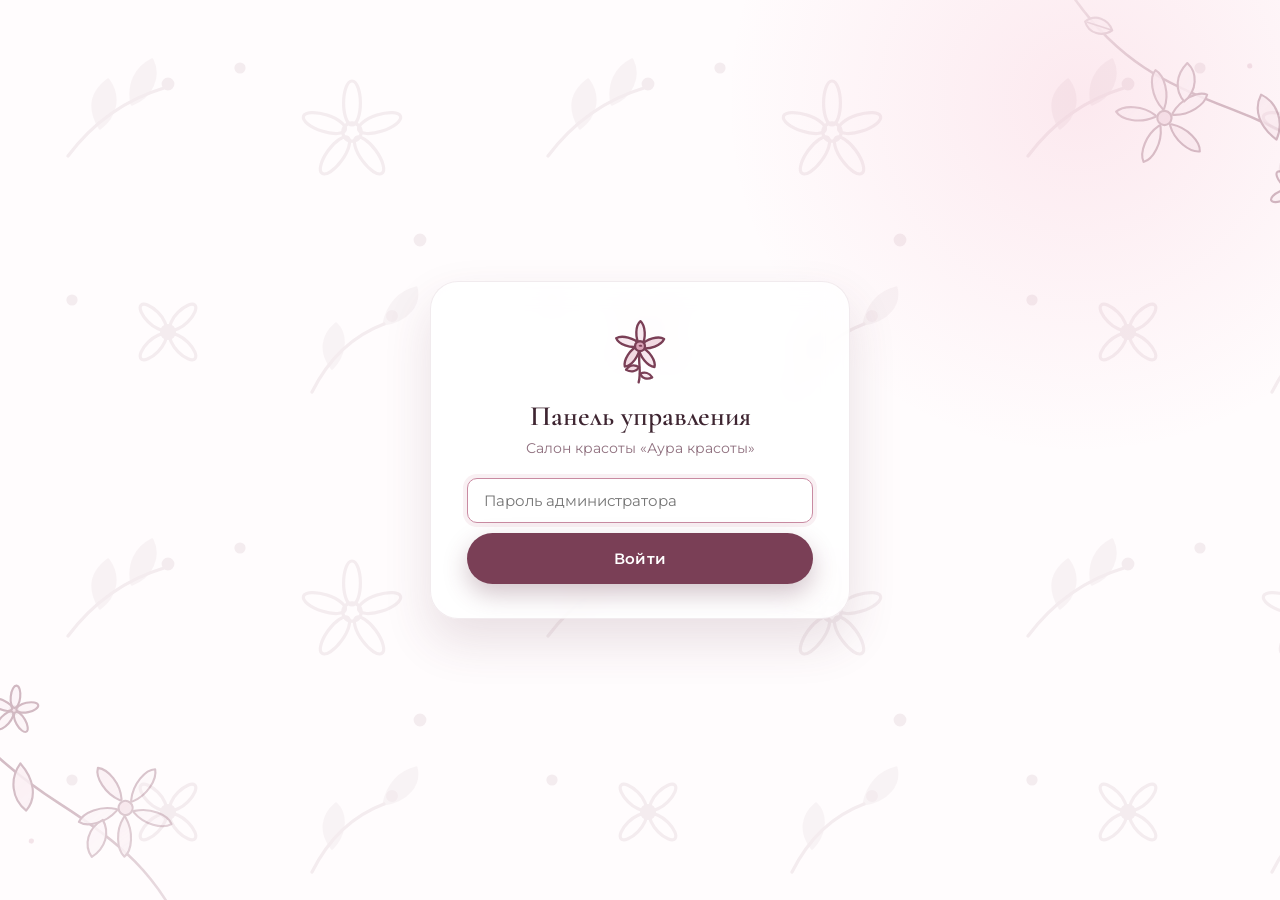
==== commit b95e6f2e: "Фото на главной апскейлено ×2 (Real-ESRGAN, 1202×1600); убраны бейдж «бэкенд подключён», подсказка д" ====
--- a/frontend/admin.html
+++ b/frontend/admin.html
@@ -31,7 +31,6 @@
         <input type="password" id="passwordInput" placeholder="Пароль администратора" required autofocus>
         <button type="submit" class="btn btn--primary" id="loginBtn">Войти</button>
       </form>
-      <p class="admin-hint">Демо-пароль без бэкенда: <b>aura2026</b><br>С бэкендом пароль задаётся переменной ADMIN_PASSWORD.</p>
     </div>
   </div>
 
@@ -43,7 +42,6 @@
           <img src="assets/logo.svg?v=2" alt="">
           <span class="logo__text" style="font-size:21px">Аура красоты<small>панель управления</small></span>
         </a>
-        <span class="mode-badge mode-badge--local" id="modeBadge">…</span>
         <div style="margin-left:auto;display:flex;gap:10px">
           <button class="btn btn--soft btn--sm" id="refreshBtn">↻ Обновить</button>
           <a class="btn btn--ghost btn--sm" href="index.html" target="_blank">Открыть сайт</a>
--- a/frontend/css/styles.css
+++ b/frontend/css/styles.css
@@ -844,12 +844,6 @@
   box-shadow: 0 8px 28px rgba(97, 47, 68, 0.07);
 }
 .admin-topbar__inner { display: flex; align-items: center; gap: 22px; }
-.admin-topbar .mode-badge {
-  font-size: 11.5px; font-weight: 700; letter-spacing: 0.06em;
-  padding: 6px 14px; border-radius: var(--radius-pill);
-}
-.mode-badge--local { background: var(--pink-100); color: var(--rose-dark); }
-.mode-badge--api { background: var(--rose-deep); color: var(--white); }
 
 .admin-tabs {
   display: flex; gap: 10px;
